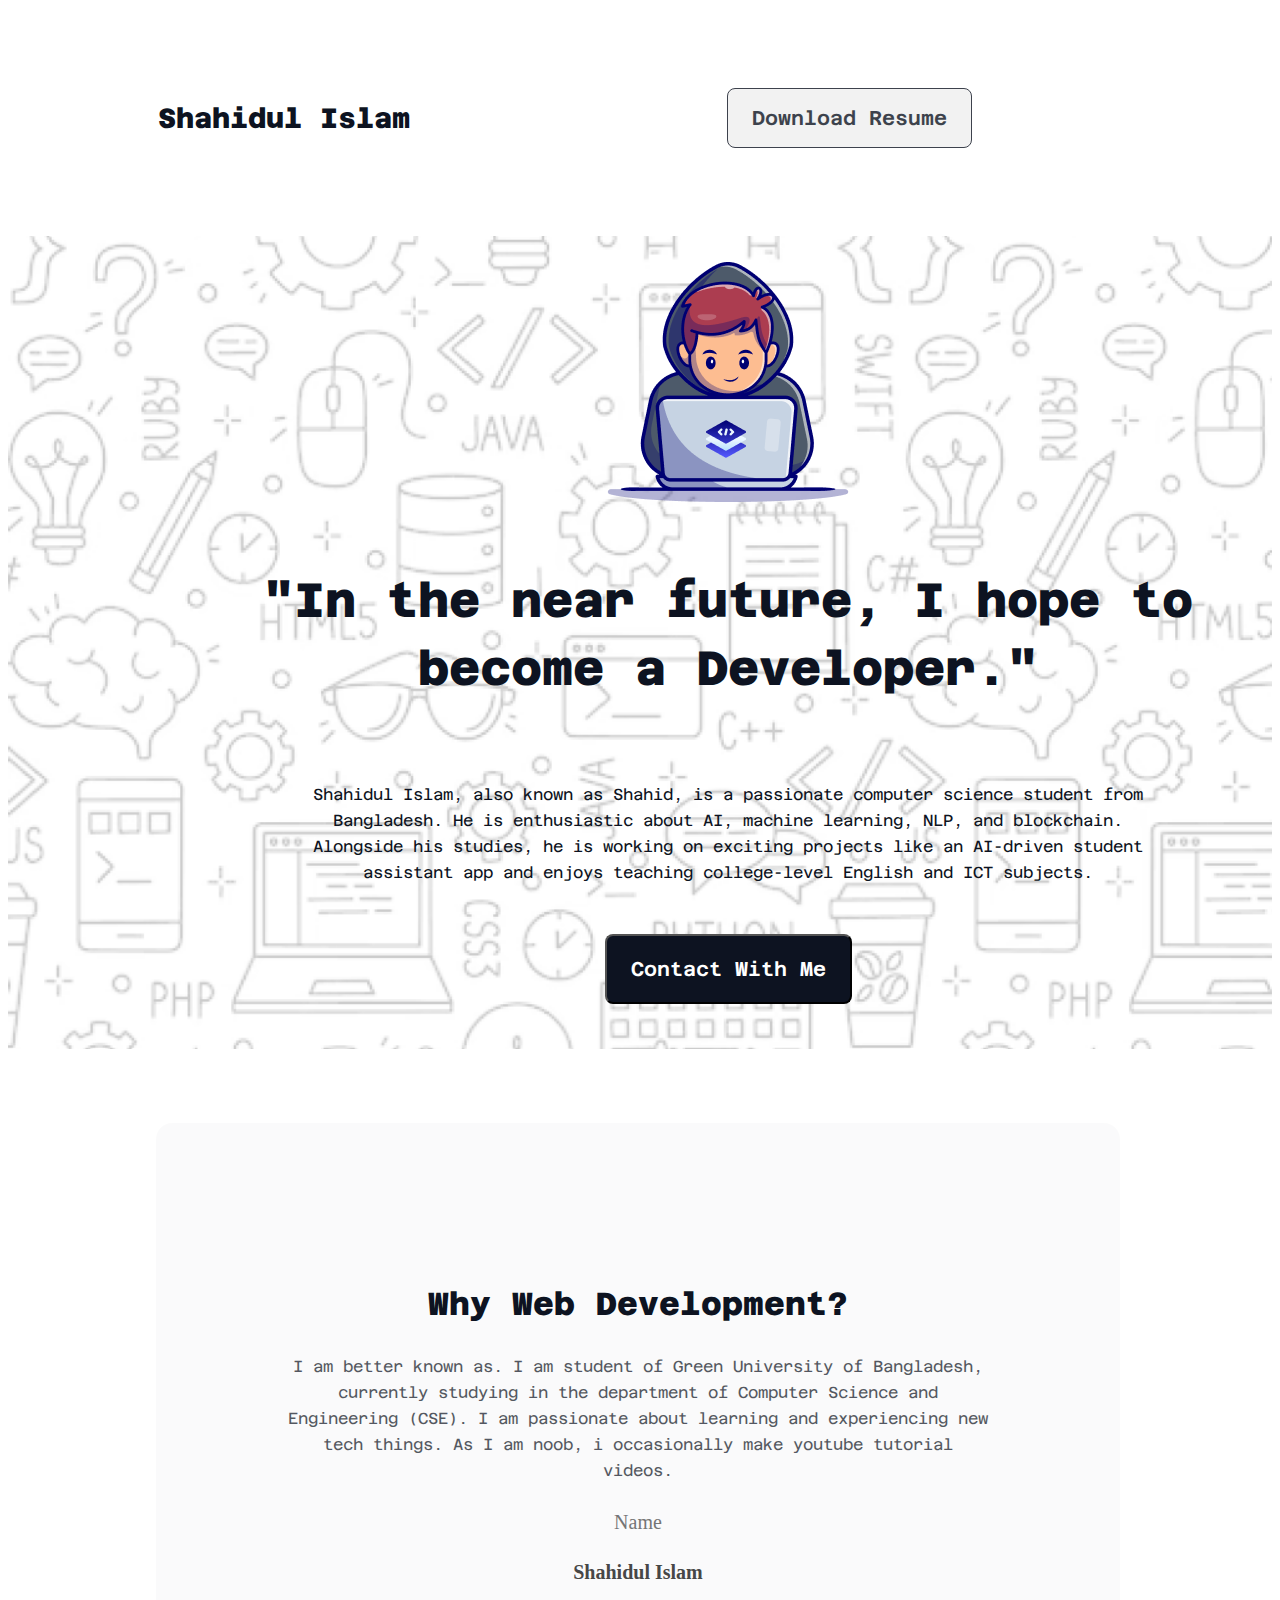
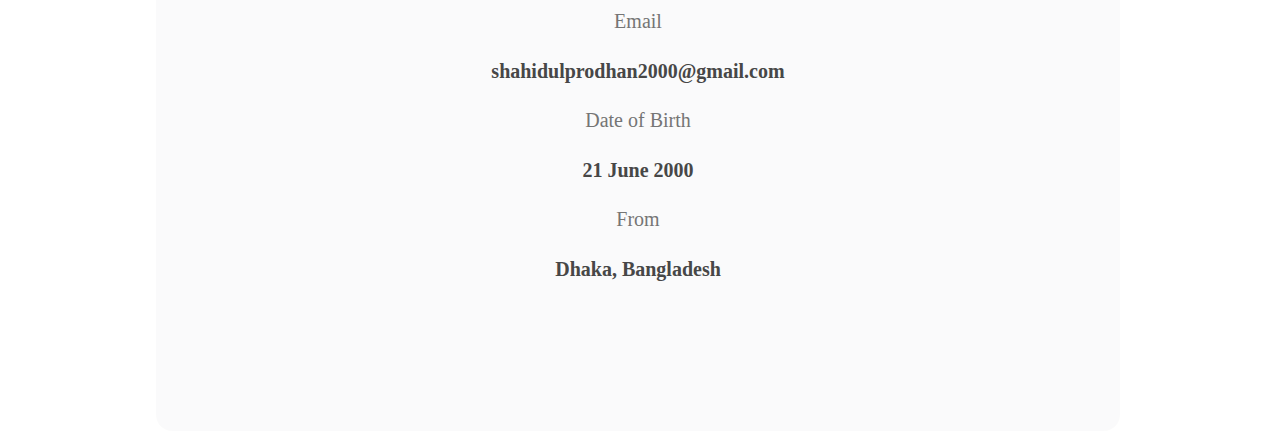
==== index.html @ 4a0ba77c "first commit" ====
<!DOCTYPE html>
<html lang="en">
<head>
    <meta charset="UTF-8">
    <meta name="viewport" content="width=device-width, initial-scale=1.0">
    <title>Assignment-1 by Shahidul</title>
   

    <link rel="preconnect" href="https://fonts.googleapis.com">
<link rel="preconnect" href="https://fonts.gstatic.com" crossorigin>
<link href="https://fonts.googleapis.com/css2?family=Azeret+Mono:ital,wght@0,100..900;1,100..900&display=swap" rel="stylesheet">

<link rel="stylesheet" href="styles.css">

</head>


<body>
    
    <header>
        
        <nav>
            <h3 class="nav-title">Shahidul Islam</h3>
            <button class="nav-button">Download Resume</button>
        </nav>

        <div class="banner">

            <div class="banner-content">
                <img src="assets/Group.png" alt="">
                <h1 class="header-title">"In the near future, I hope to become a Developer."</h1>

                <p class="header-paragraph">Shahidul Islam, also known as Shahid, is a passionate computer science student from Bangladesh. He is enthusiastic about AI, machine learning, NLP, and blockchain. Alongside his studies, he is working on exciting projects like an AI-driven student assistant app and enjoys teaching college-level English and ICT subjects.</p>
                <button class="header-button">Contact With Me</button>

            </div>

        </div>


    </header>




    <main>

        <!-- <section class="section1">
                <div>
                    <h3 class="h3">Why Web Development??</h3>
                    <p class="paragraph">Lorem Ipsum is simply dummy text of the printing and typesetting industry. Lorem Ipsum has been the industry's standard dummy text.</p>
                </div>
        </section> -->


        <section class="about">
            <h3 class="section-title">Why Web Development?</h3>
            <p class="section-description">I am better known as. I am student of Green University of Bangladesh, currently studying in the department of Computer Science and Engineering (CSE). I am passionate about learning and experiencing new tech things. As I am noob, i occasionally make youtube tutorial videos.</p>
            <div class="about-info-container">
                <!--emmet: .about-info*4>h4.info-title+p.info-description -->
                
                <div class="about-info">
                    <h4 class="info-title">Name</h4>
                    <p class="info-description">Shahidul Islam</p>
                </div>
                <div class="about-info">
                    <h4 class="info-title">Email</h4>
                    <p class="info-description">shahidulprodhan2000@gmail.com</p>
                </div>
                <div class="about-info">
                    <h4 class="info-title">Date of Birth</h4>
                    <p class="info-description">21 June 2000</p>
                </div>
                <div class="about-info">
                    <h4 class="info-title">From</h4>
                    <p class="info-description">Dhaka, Bangladesh</p>
                </div>
            </div>
        </section>
        

    </main>






    <footer>

    </footer>

</body>
</html>
---- styles.css ----
/* navigation section */


nav{
    display: flex;
    justify-content: space-between;
    align-items: center;
    margin: 50px 150px;
}

.nav-title {
    color: #0D1321;
    font-family: "Azeret Mono";
    font-size: 28px;
    font-style: normal;
    font-weight: 800;
    line-height: normal;
}

.nav-button {
    display: inline-flex;
    padding: 17px 24px;
    justify-content: center;
    align-items: center;
    gap: 10px;

    margin: 38px 150px;

    border-radius: 8px;
border: 1px solid #0D1321;
opacity: 0.8;

color: #0D1321;
text-align: center;
font-family: "Azeret Mono";
font-size: 20px;
font-style: normal;
font-weight: 600;
line-height: normal;

}

/* banner section */

.banner{
    background-image: url(assets/Hero-bg.png);
    background-repeat: no-repeat;
    height: 100%;
    background-size: cover;
}

.banner-content{
    display: flex;
width: 998px;
flex-direction: column;
align-items: center;
gap: 32px;
padding-left: 221px;
padding-right: 221px;
padding-top: 26px;
padding-bottom: 45px;
}

/* header section */

.header-title{
    width: 998px;
    color: #0D1321;
text-align: center;
font-family: "Azeret Mono";
font-size: 48px;
font-style: normal;
font-weight: 800;
line-height: 68px; /* 141.667% */
}

.header-paragraph{
    width: 852px;
    color: #0D1321;
text-align: center;
font-family: "Azeret Mono";
font-size: 16px;
font-style: normal;
font-weight: 400;
line-height: 26px; /* 162.5% */
}

.header-button{
    display: flex;
padding: 21px 24px;
justify-content: center;
align-items: center;
gap: 10px;

border-radius: 8px;
background: #0D1321;

color: #FFF;
text-align: center;
font-family: "Azeret Mono";
font-size: 20px;
font-style: normal;
font-weight: 600;
line-height: normal;

}






/* about section styles */
.about {
    padding: 130px;
    border-radius: 10px;
    background: #fff8f3;
    margin-top: 74px;
    margin-bottom: ;
    margin-left: 148px;
    margin-right: 152px;
    border: 148px 152px 857px 2995px;

    border-radius: 16px;
background: rgba(13, 19, 33, 0.02);
  }
  .about-info-container {
    border-radius: 16px;
  }
  
  .about-info {
    text-align: center;
  }
  .info-description {
    color: #474747;
    font-size: 20px;
    font-weight: 700;
  }
  .info-title {
    color: #757575;
    font-size: 20px;
    font-weight: 400;
  }

  .section-title{
    align-self: stretch;
    color: #0D1321;
text-align: center;
font-family: "Azeret Mono";
font-size: 32px;
font-style: normal;
font-weight: 800;
line-height: normal;
  }

  .section-description{
    align-self: stretch;
    color: #0D1321;
text-align: center;
font-family: "Azeret Mono";
font-size: 16px;
font-style: normal;
font-weight: 400;
line-height: 26px; /* 162.5% */

opacity: 0.7;
  }
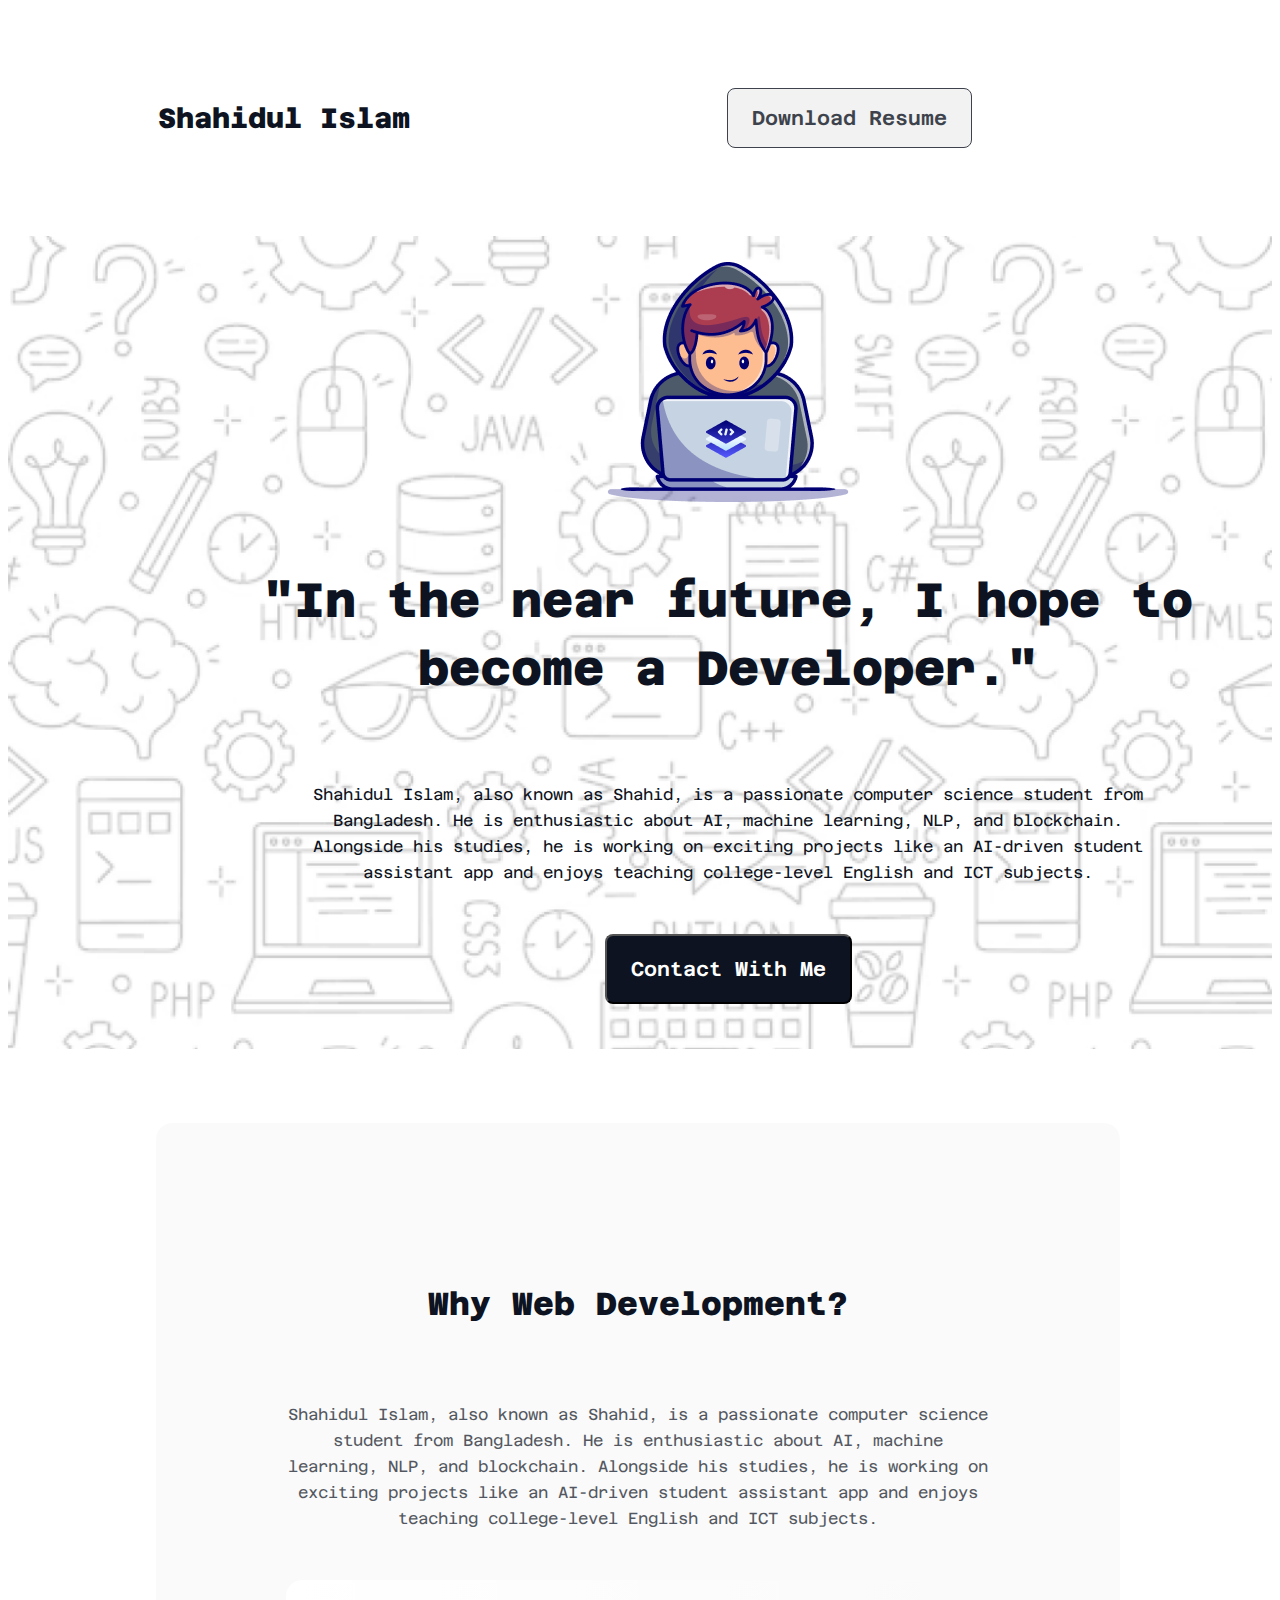
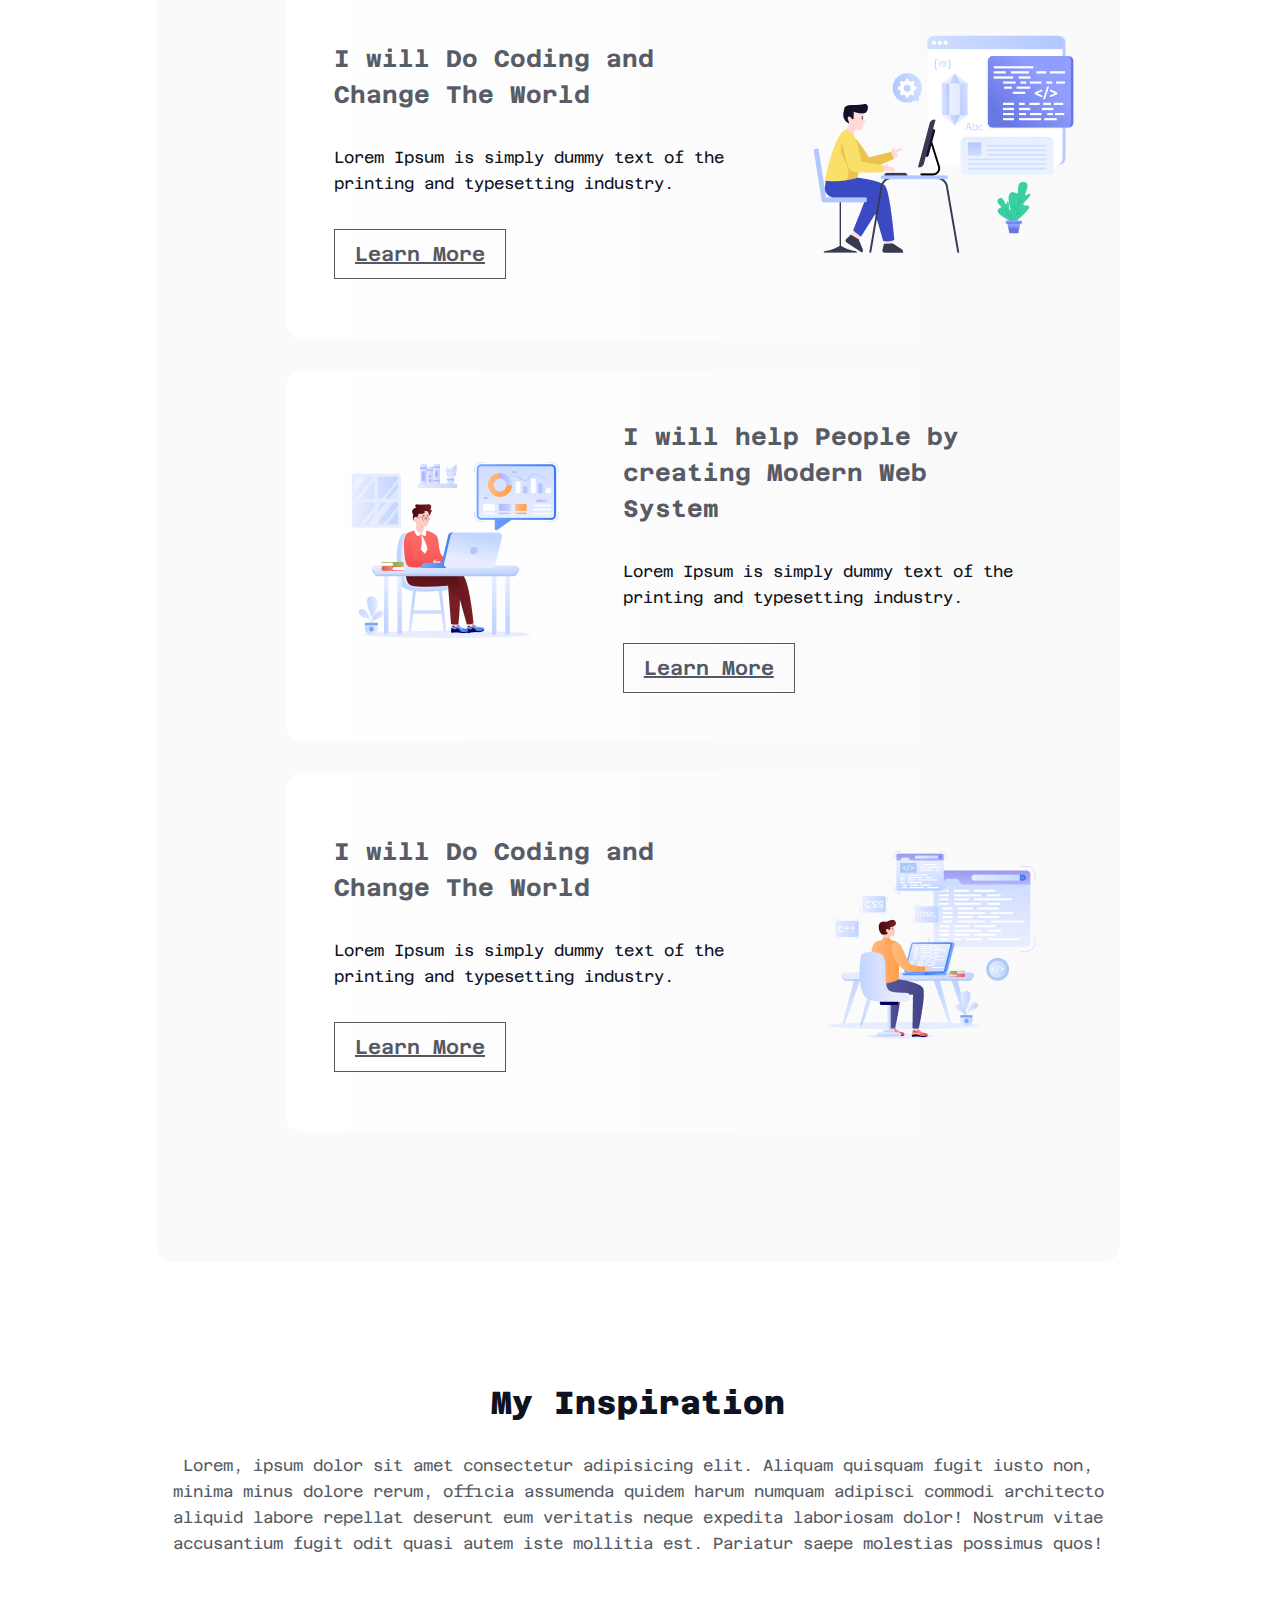
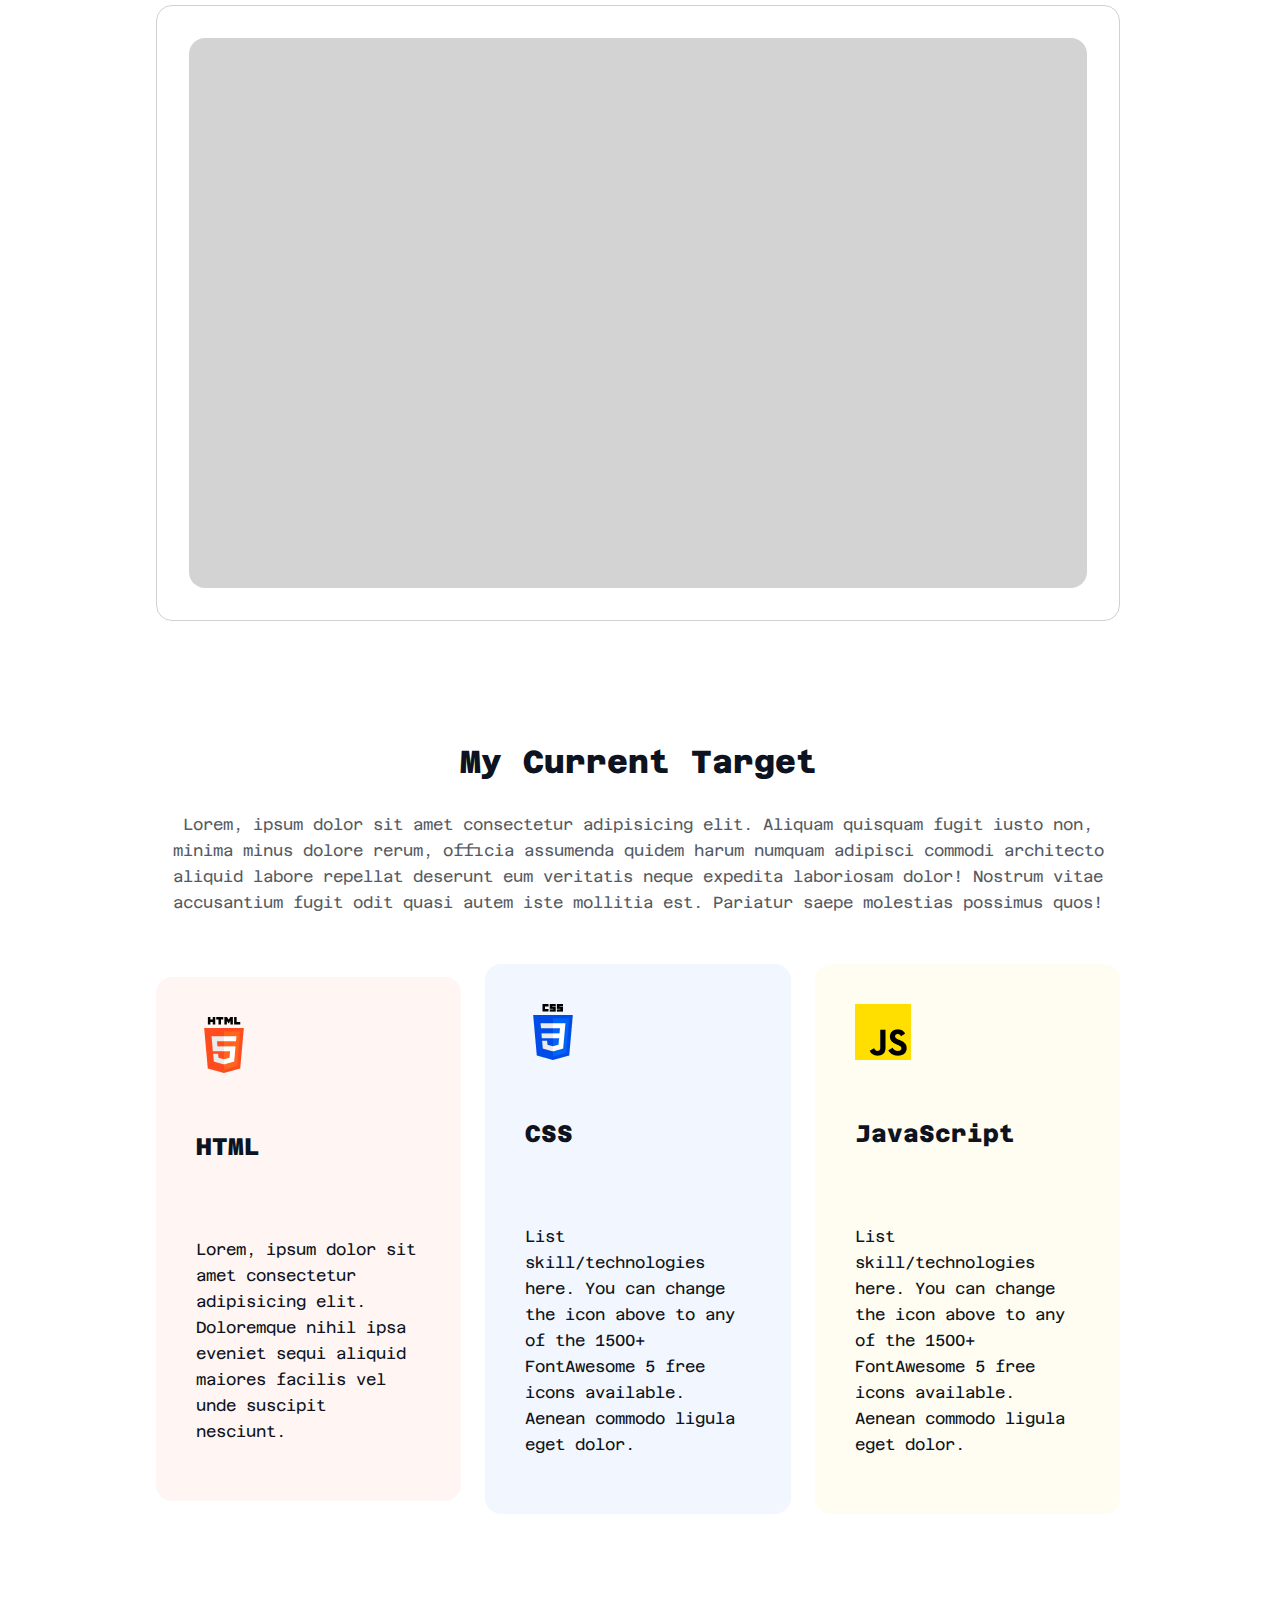
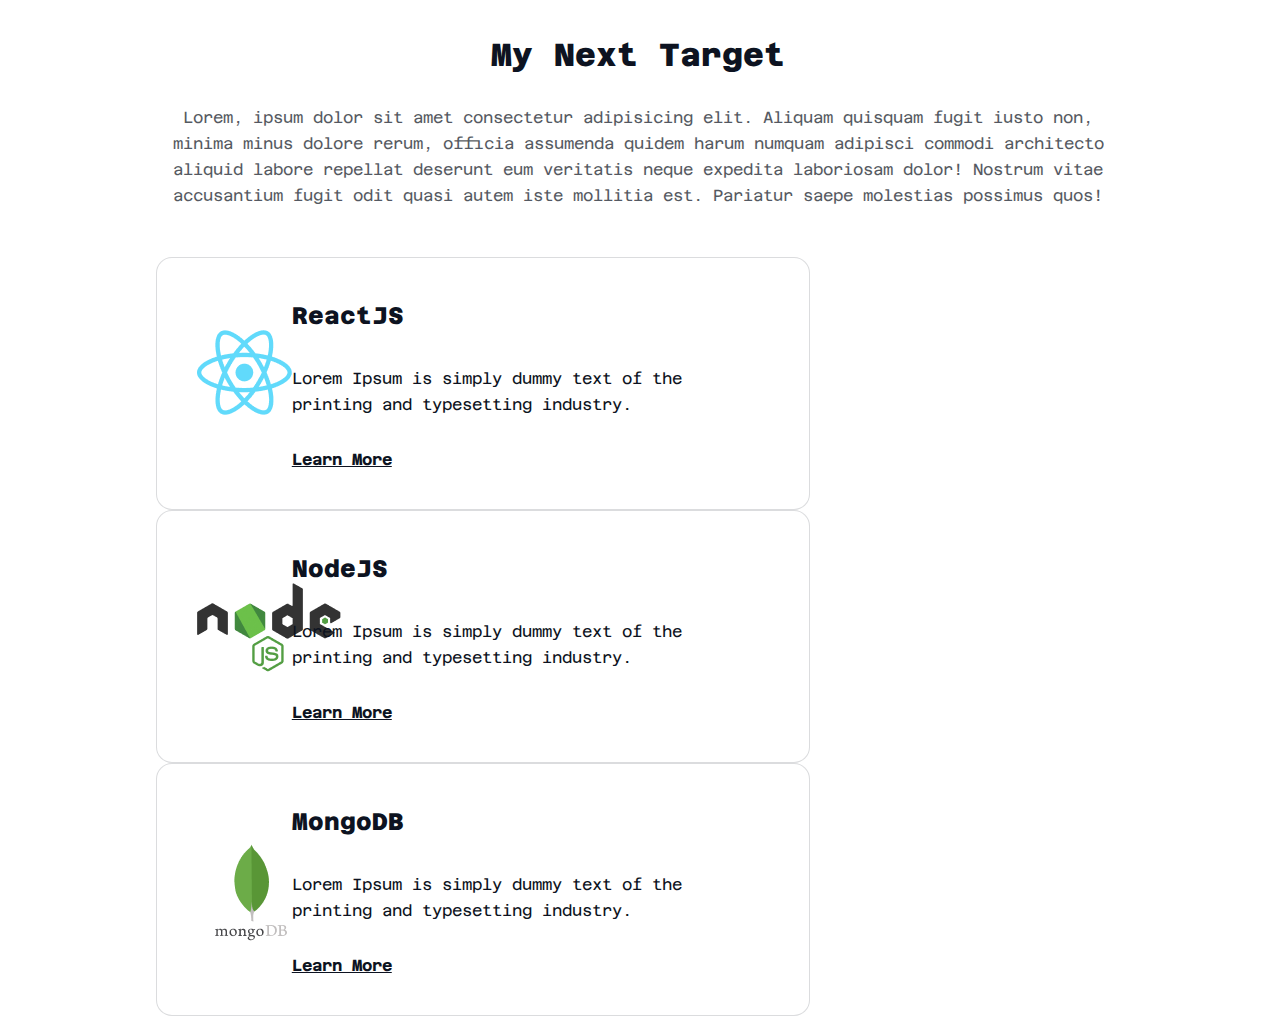
==== commit 641f1c5d: "2nd commit: complete main section" ====
--- a/index.html
+++ b/index.html
@@ -55,28 +55,197 @@
 
         <section class="about">
             <h3 class="section-title">Why Web Development?</h3>
-            <p class="section-description">I am better known as. I am student of Green University of Bangladesh, currently studying in the department of Computer Science and Engineering (CSE). I am passionate about learning and experiencing new tech things. As I am noob, i occasionally make youtube tutorial videos.</p>
-            <div class="about-info-container">
-                <!--emmet: .about-info*4>h4.info-title+p.info-description -->
+            <p class="section-description">Shahidul Islam, also known as Shahid, is a passionate computer science student from Bangladesh. He is enthusiastic about AI, machine learning, NLP, and blockchain. Alongside his studies, he is working on exciting projects like an AI-driven student assistant app and enjoys teaching college-level English and ICT subjects.</p>
+
+            
+
+                <!-- Section 1 -->
+            <div class="section">
+                <div class="flex">
+
+                    <div class="section-content">
+                        <div class="section-content-title">I will Do Coding and Change The World</div>
+                        <div class="section-content-des">Lorem Ipsum is simply dummy text of the printing and typesetting industry.</div>
+
+                        <a href="#" class="section-content-btn">Learn More</a>
+                    </div>
+
+                    <div class="section-img"><img src="assets/Person1.png" alt=""></div>
+                </div>
+            </div>
+
+            <!-- Section 2 -->
+                <div class="section">
+                    <div class="flex">
+                        <div class="section-img"><img src="assets/Person2.png" alt=""></div>
+
+                        <div class="section-content">
+                            <div class="section-content-title">I will help People by creating Modern Web System</div>
+                            <div class="section-content-des">Lorem Ipsum is simply dummy text of the printing and typesetting industry.</div>
+    
+                            <a href="#" class="section-content-btn">Learn More</a>
+                        </div>
+
+                    </div>
+                </div>
+            </div>
+
+
+            <!-- Section 3 -->
+            <div class="section">
+                <div class="flex">
+                    <div class="section-content">
+                        <div class="section-content-title">I will Do Coding and Change The World</div>
+                        <div class="section-content-des">Lorem Ipsum is simply dummy text of the printing and typesetting industry.</div>
+                        <a href="#" class="section-content-btn">Learn More</a>
+                    </div>
+                    <div class="section-img"><img src="assets/Person3.png" alt=""></div>
+                </div>
+            </div>
+
+            
+        </section>
+
+    
+
+        <section class="inspiration">
+
+            <div >
+                <h3 class="section-title">My Inspiration</h3>
+                <p class="section-description">Lorem, ipsum dolor sit amet consectetur adipisicing elit. Aliquam quisquam fugit iusto non, minima minus dolore rerum, officia assumenda quidem harum numquam adipisci commodi architecto aliquid labore repellat deserunt eum veritatis neque expedita laboriosam dolor! Nostrum vitae accusantium fugit odit quasi autem iste mollitia est. Pariatur saepe molestias possimus quos!</p>
+
+            </div>
+
+            <div class="border-design">
+
+                <div class="youtube-video">
+                    <iframe width="100%" height="550px" src="https://www.youtube.com/embed/DGHn2uOAVCE?si=pQF1K3paFpwoxgvy" title="YouTube video player" frameborder="0" allow="accelerometer; autoplay; clipboard-write; encrypted-media; gyroscope; picture-in-picture; web-share" referrerpolicy="strict-origin-when-cross-origin" allowfullscreen></iframe>
+
+                </div>
+            </div>
+
+        </section>
+
+
+        <section class="inspiration">
+
+            <div >
+                <h3 class="section-title">My Current Target</h3>
+                <p class="section-description">Lorem, ipsum dolor sit amet consectetur adipisicing elit. Aliquam quisquam fugit iusto non, minima minus dolore rerum, officia assumenda quidem harum numquam adipisci commodi architecto aliquid labore repellat deserunt eum veritatis neque expedita laboriosam dolor! Nostrum vitae accusantium fugit odit quasi autem iste mollitia est. Pariatur saepe molestias possimus quos!</p>
+
+            </div>
+
+            <div class="skills-container">
                 
-                <div class="about-info">
-                    <h4 class="info-title">Name</h4>
-                    <p class="info-description">Shahidul Islam</p>
-                </div>
-                <div class="about-info">
-                    <h4 class="info-title">Email</h4>
-                    <p class="info-description">shahidulprodhan2000@gmail.com</p>
-                </div>
-                <div class="about-info">
-                    <h4 class="info-title">Date of Birth</h4>
-                    <p class="info-description">21 June 2000</p>
-                </div>
-                <div class="about-info">
-                    <h4 class="info-title">From</h4>
-                    <p class="info-description">Dhaka, Bangladesh</p>
-                </div>
-            </div>
-        </section>
+                <!-- emmet: .skill*4>img+h3.skill-title+p.skill-description -->
+                
+                <div class="html">
+                    <img src="assets/html.png" alt="">
+                    <h3 class="skill-title">HTML</h3>
+                    <p class="skill-description">Lorem, ipsum dolor sit amet consectetur adipisicing elit. Doloremque nihil ipsa eveniet sequi aliquid maiores facilis vel unde suscipit nesciunt.</p>
+            
+                </div>
+            
+            
+            
+                <div class="css">
+                    <img src="assets/css.png" alt="">
+                    <h3 class="skill-title">CSS</h3>
+                    <p class="skill-description">List skill/technologies here. You can change the icon above to any of the 1500+ FontAwesome 5 free icons available. Aenean commodo ligula eget dolor.</p>
+                </div>
+            
+            
+            
+            
+                <div class="js">
+                    <img src="assets/js.png" alt="">
+                    <h3 class="skill-title">JavaScript</h3>
+                    <p class="skill-description">List skill/technologies here. You can change the icon above to any of the 1500+ FontAwesome 5 free icons available. Aenean commodo ligula eget dolor.</p>
+                </div>
+                
+            </div>
+
+
+        </section>
+
+        <section class="inspiration">
+
+            <div >
+                <h3 class="section-title">My Next Target</h3>
+                <p class="section-description">Lorem, ipsum dolor sit amet consectetur adipisicing elit. Aliquam quisquam fugit iusto non, minima minus dolore rerum, officia assumenda quidem harum numquam adipisci commodi architecto aliquid labore repellat deserunt eum veritatis neque expedita laboriosam dolor! Nostrum vitae accusantium fugit odit quasi autem iste mollitia est. Pariatur saepe molestias possimus quos!</p>
+
+
+
+            </div>
+
+            <div>
+
+                <div>
+                <div class="next-skill-container">
+                    <div class="flex">
+                        <div class="next-skill-img"><img src="assets/react.png" alt=""></div>
+
+                        <div class="section-content">
+                            <div class="skill-title">ReactJS</div>
+                            <div class="skill-description">Lorem Ipsum is simply dummy text of the printing and typesetting industry.</div>
+                            <a class="next-skill-link" href="https://react.dev/">Learn More</a>
+
+                        </div>
+
+                    </div>
+                </div>
+            </div>
+
+
+
+            <div>
+
+                <div>
+                <div class="next-skill-container">
+                    <div class="flex">
+                        <div class="next-skill-img"><img src="assets/nodejs.png" alt=""></div>
+
+                        <div class="section-content">
+                            <div class="skill-title">NodeJS</div>
+                            <div class="skill-description">Lorem Ipsum is simply dummy text of the printing and typesetting industry.</div>
+                            <a class="next-skill-link" href="https://react.dev/">Learn More</a>
+
+                        </div>
+
+                    </div>
+                </div>
+            </div>
+
+
+
+            <div>
+
+                <div>
+                <div class="next-skill-container">
+                    <div class="flex">
+                        <div class="next-skill-img"><img src="assets/mongodb.png" alt=""></div>
+
+                        <div class="section-content">
+                            <div class="skill-title">MongoDB</div>
+                            <div class="skill-description">Lorem Ipsum is simply dummy text of the printing and typesetting industry.</div>
+                            <a class="next-skill-link" href="https://react.dev/">Learn More</a>
+
+                        </div>
+
+                    </div>
+                </div>
+            </div>
+
+
+
+            </div>
+
+            
+
+
+        </section>
+
+
         
 
     </main>
--- a/styles.css
+++ b/styles.css
@@ -123,34 +123,64 @@
 
     border-radius: 16px;
 background: rgba(13, 19, 33, 0.02);
+
+display: flex;
+flex-direction: column;
+align-items: flex-start;
+gap: 32px;
+align-self: stretch;
   }
   .about-info-container {
     border-radius: 16px;
   }
   
-  .about-info {
-    text-align: center;
-  }
+
+
   .info-description {
-    color: #474747;
-    font-size: 20px;
-    font-weight: 700;
-  }
+    width: 468px;
+    color: #0D1321;
+font-family: "Azeret Mono";
+font-size: 16px;
+font-style: normal;
+font-weight: 400;
+line-height: 26px; /* 162.5% */
+  }
+
+
   .info-title {
-    color: #757575;
-    font-size: 20px;
-    font-weight: 400;
-  }
+    width: 390px;
+    color: rgba(13, 19, 33, 0.70);
+font-family: "Azeret Mono";
+font-size: 24px;
+font-style: normal;
+font-weight: 700;
+line-height: 36px; /* 150% */
+  }
+
+
+
+.section{
+  display: flex;
+padding: 48px;
+flex-direction: column;
+align-items: flex-start;
+gap: 32px;
+align-self: stretch;
+border-radius: 16px;
+background: linear-gradient(90deg, #FFF 0%, rgba(255, 255, 255, 0.00) 100%);
+
+}
 
   .section-title{
     align-self: stretch;
     color: #0D1321;
-text-align: center;
-font-family: "Azeret Mono";
-font-size: 32px;
-font-style: normal;
-font-weight: 800;
-line-height: normal;
+    text-align: center;
+    font-family: "Azeret Mono";
+    font-size: 32px;
+    font-style: normal;
+    font-weight: 800;
+    line-height: normal;
+
   }
 
   .section-description{
@@ -164,4 +194,235 @@
 line-height: 26px; /* 162.5% */
 
 opacity: 0.7;
-  }+  }
+
+.section-content{
+  display: flex;
+width: 477px;
+flex-direction: column;
+align-items: flex-start;
+gap: 32px;
+}
+
+
+.section-content-title{
+  width: 390px;
+  color: rgba(13, 19, 33, 0.70);
+  font-family: "Azeret Mono";
+  font-size: 24px;
+  font-style: normal;
+  font-weight: 700;
+  line-height: 36px; /* 150% */
+
+}
+
+.section-content-des{
+  width: 468px;
+  color: #0D1321;
+font-family: "Azeret Mono";
+font-size: 16px;
+font-style: normal;
+font-weight: 400;
+line-height: 26px; /* 162.5% */
+}
+
+.section-content-btn{
+  display: flex;
+padding: 12px 20px;
+justify-content: center;
+align-items: center;
+gap: 10px;
+border: 1px solid #0D1321;
+opacity: 0.7;
+
+color: #0D1321;
+text-align: center;
+font-family: "Azeret Mono";
+font-size: 20px;
+font-style: normal;
+font-weight: 600;
+line-height: normal;
+}
+
+
+.section-img{
+  display: flex;
+width: 274.169px;
+height: 240px;
+padding: 3.767px 13.664px 19.221px 0.941px;
+align-items: center;
+flex-shrink: 0;
+}
+
+
+  .flex {
+    display: flex;
+    justify-content: space-between;
+    align-items: center;
+}
+
+.flex-column {
+    flex-direction: column;
+}
+
+.flex .content {
+    width: 60%;
+}
+
+.flex .image {
+    width: 35%;
+    height: 100px;
+}
+
+
+.inspiration{
+  margin-top: 90px;
+  margin-bottom: ;
+  margin-left: 148px;
+  margin-right: 152px;
+  border: 148px 152px 857px 2995px;
+
+  border-radius: 16px;
+
+display: flex;
+flex-direction: column;
+align-items: flex-start;
+gap: 32px;
+align-self: stretch;
+
+}
+  
+.border-design{
+  display: flex;
+padding: 32px;
+flex-direction: column;
+align-items: flex-start;
+gap: 10px;
+align-self: stretch;
+border-radius: 16px;
+border: 1px solid rgba(13, 19, 33, 0.20);
+
+}
+
+.youtube-video{
+  height: 550px;
+align-self: stretch;
+
+border-radius: 16px;
+background: url(<path-to-image>) lightgray 0px -5.621px / 100% 110.681% no-repeat;
+}
+
+
+
+.current-target{
+  display: flex;
+width: 1140px;
+flex-direction: column;
+align-items: center;
+gap: 111px;
+margin-top: 151px;
+
+}
+
+
+.skills-container {
+  display: flex;
+  align-items: center;
+  gap: 24px;
+  align-self: stretch;
+  align-items: center;
+  }
+
+
+.html {
+  display: flex;
+  width: 364px;
+  padding: 40px;
+  flex-direction: column;
+  align-items: flex-start;
+  gap: 32px;
+
+  border-radius: 16px;
+background: rgba(255, 76, 30, 0.05);
+
+}
+
+
+.css {
+  display: flex;
+  width: 364px;
+  padding: 40px;
+  flex-direction: column;
+  align-items: flex-start;
+  gap: 32px;
+  border-radius: 16px;
+background: rgba(0, 76, 232, 0.05);
+
+}
+
+.js {
+  display: flex;
+  width: 364px;
+  padding: 40px;
+  flex-direction: column;
+  align-items: flex-start;
+  gap: 32px;
+  border-radius: 16px;
+background: rgba(255, 223, 0, 0.05);
+
+}
+
+.skill-title{
+  align-self: stretch;
+  color: #0D1321;
+font-family: "Azeret Mono";
+font-size: 24px;
+font-style: normal;
+font-weight: 800;
+line-height: 36px; /* 150% */
+}
+
+
+
+.skill-description {
+  color: #0D1321;
+  font-family: "Azeret Mono";
+  font-size: 16px;
+  font-style: normal;
+  font-weight: 400;
+  line-height: 26px; /* 162.5% */
+}
+
+
+.next-skill-container{
+  display: flex;
+  padding: 40px;
+  flex-direction: column;
+  align-items: flex-start;
+  gap: 32px;
+  flex: 1 0 0;
+
+  border-radius: 16px;
+border: 1px solid rgba(13, 19, 33, 0.15);
+background: #FFF;
+}
+
+.next-skill-img{
+  width: 94.781px;
+height: 108px;
+flex-shrink: 0;
+}
+
+
+.next-skill-link{
+  align-self: stretch;
+  color: #0D1321;
+font-family: "Azeret Mono";
+font-size: 16px;
+font-style: normal;
+font-weight: 700;
+line-height: normal;
+text-decoration-line: underline;
+}
+
+
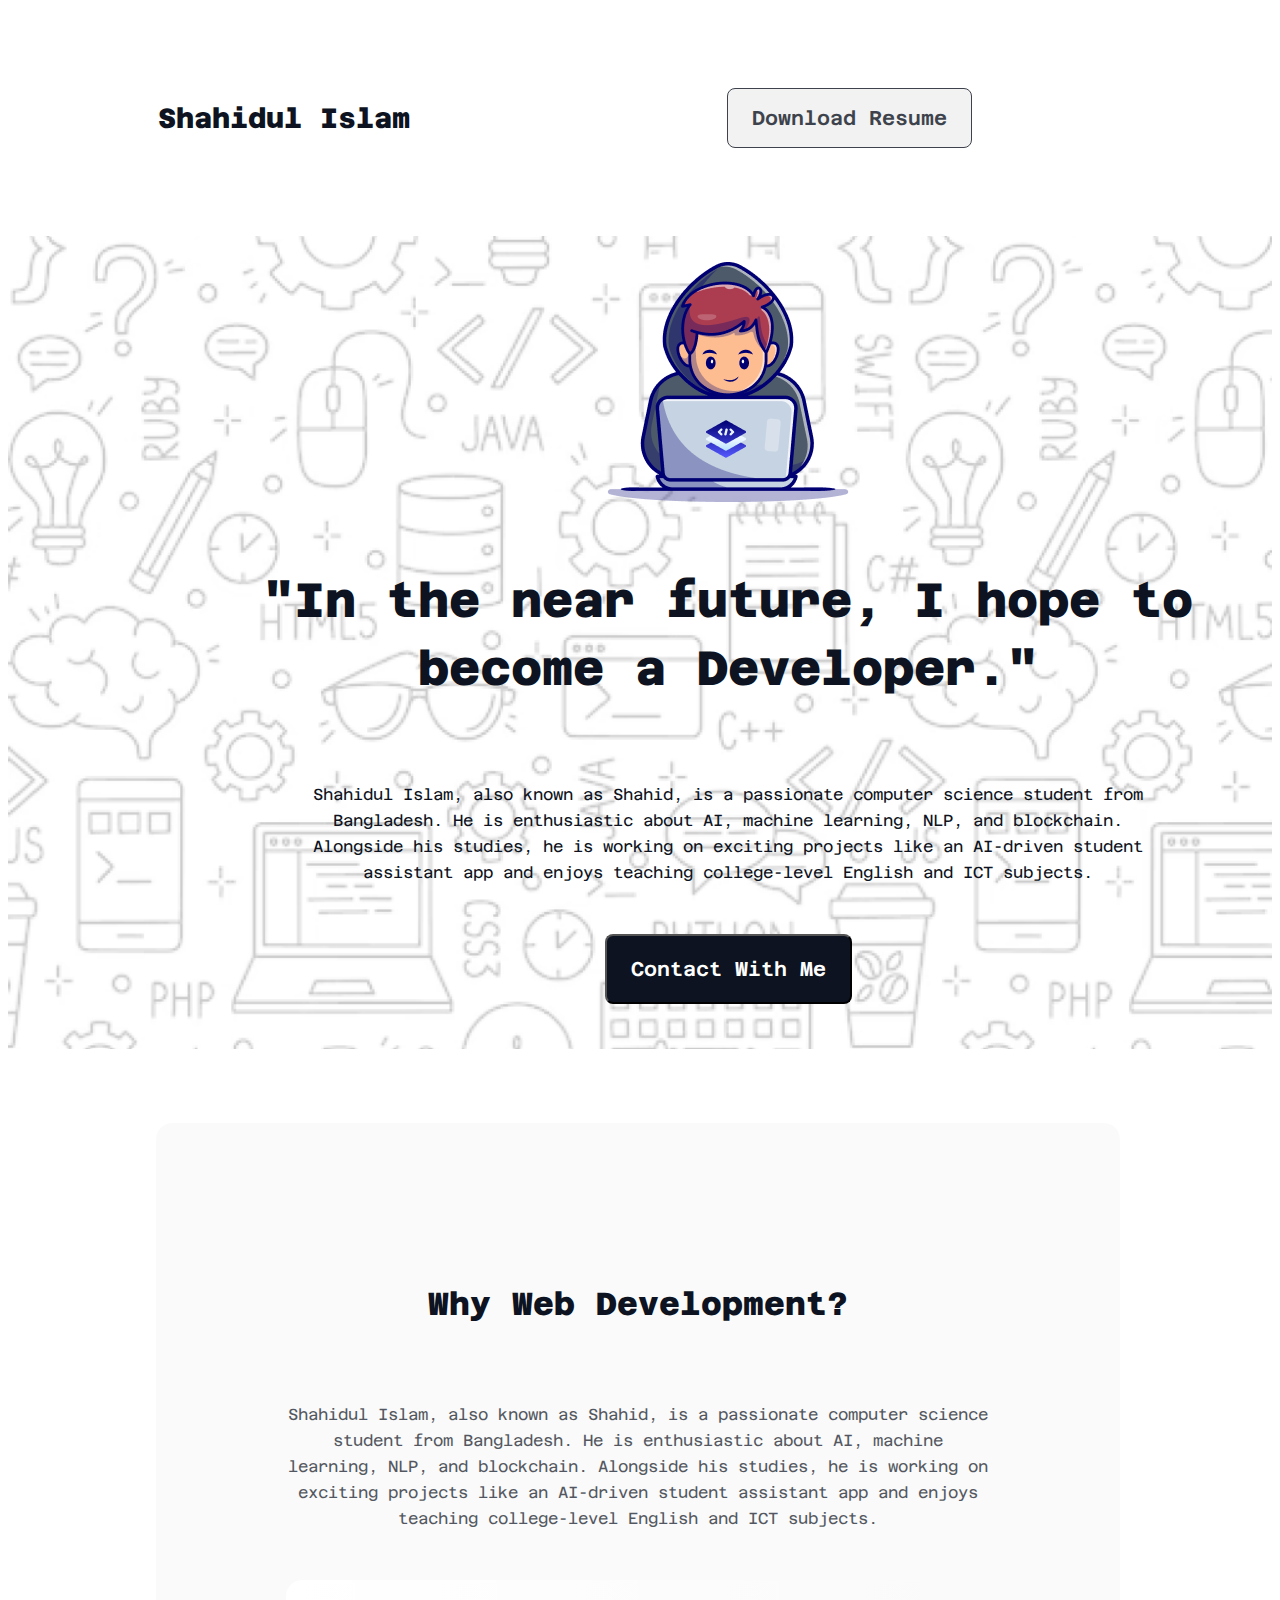
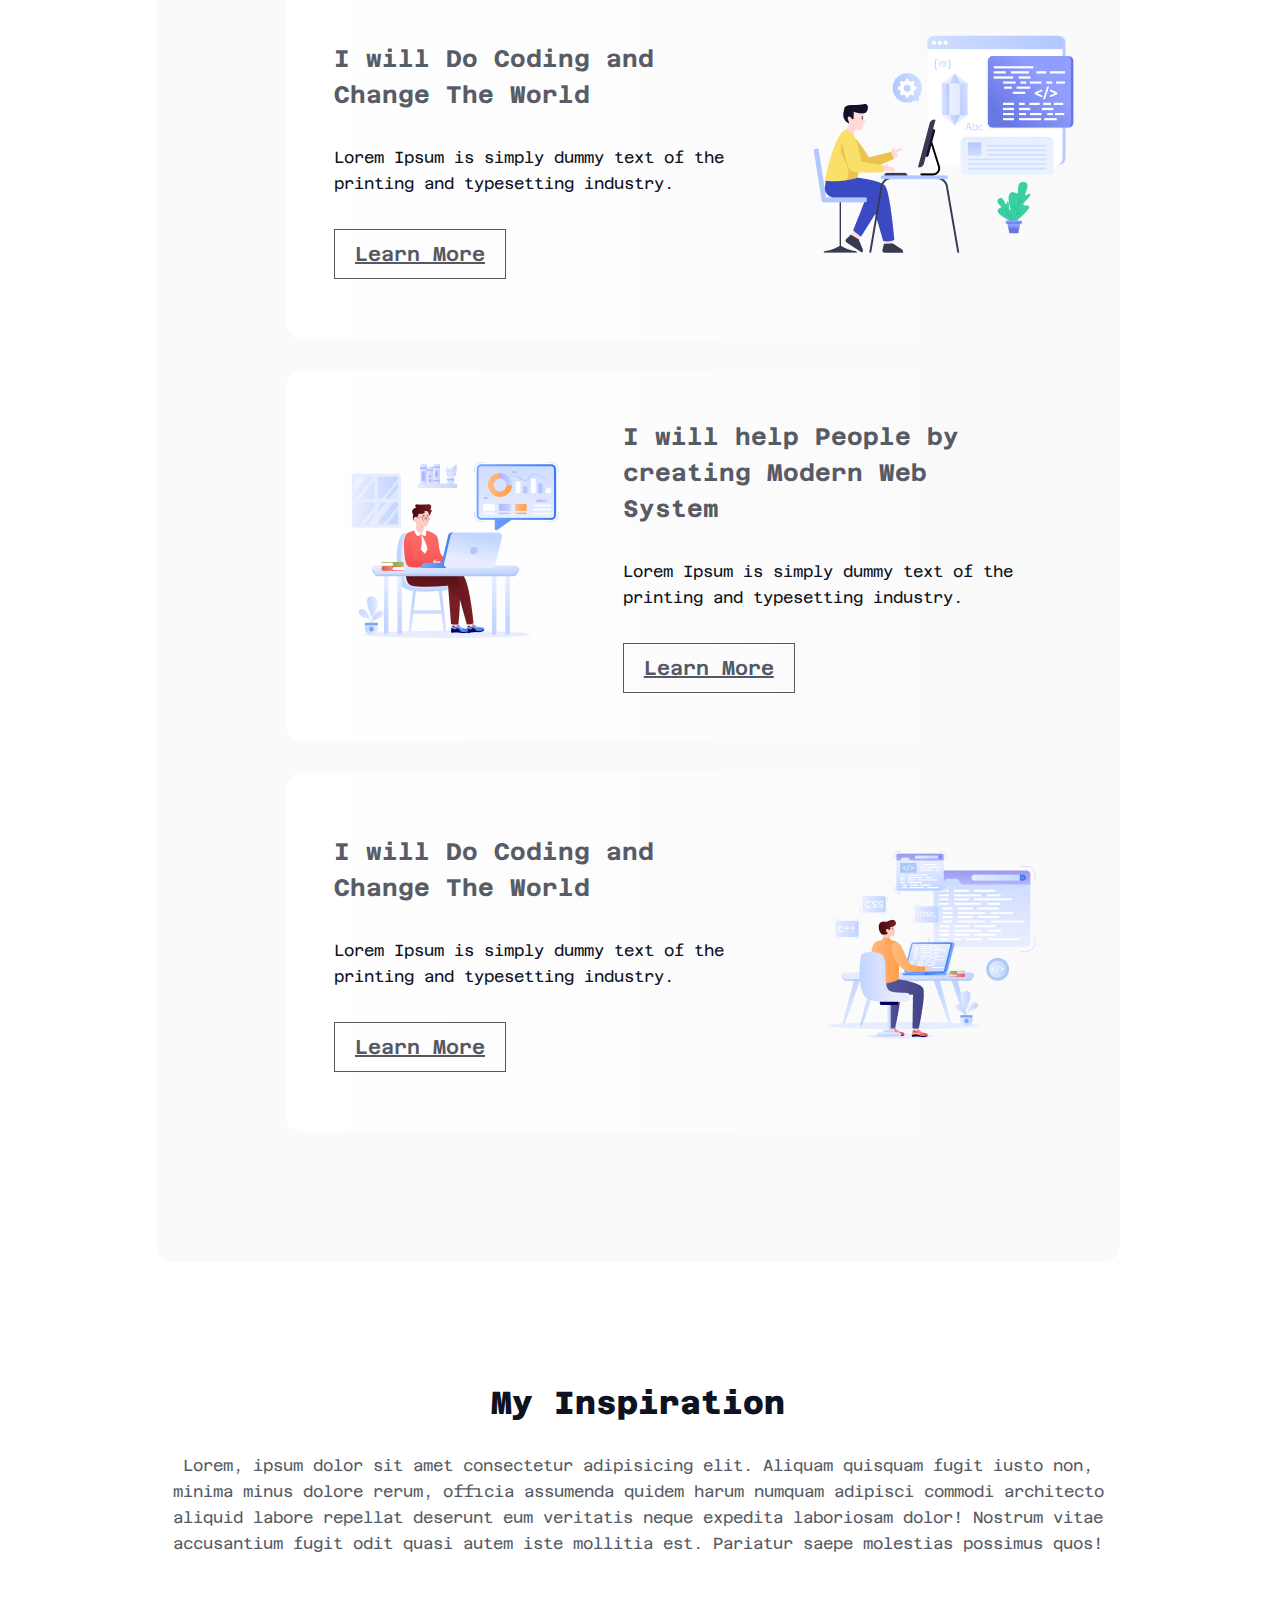
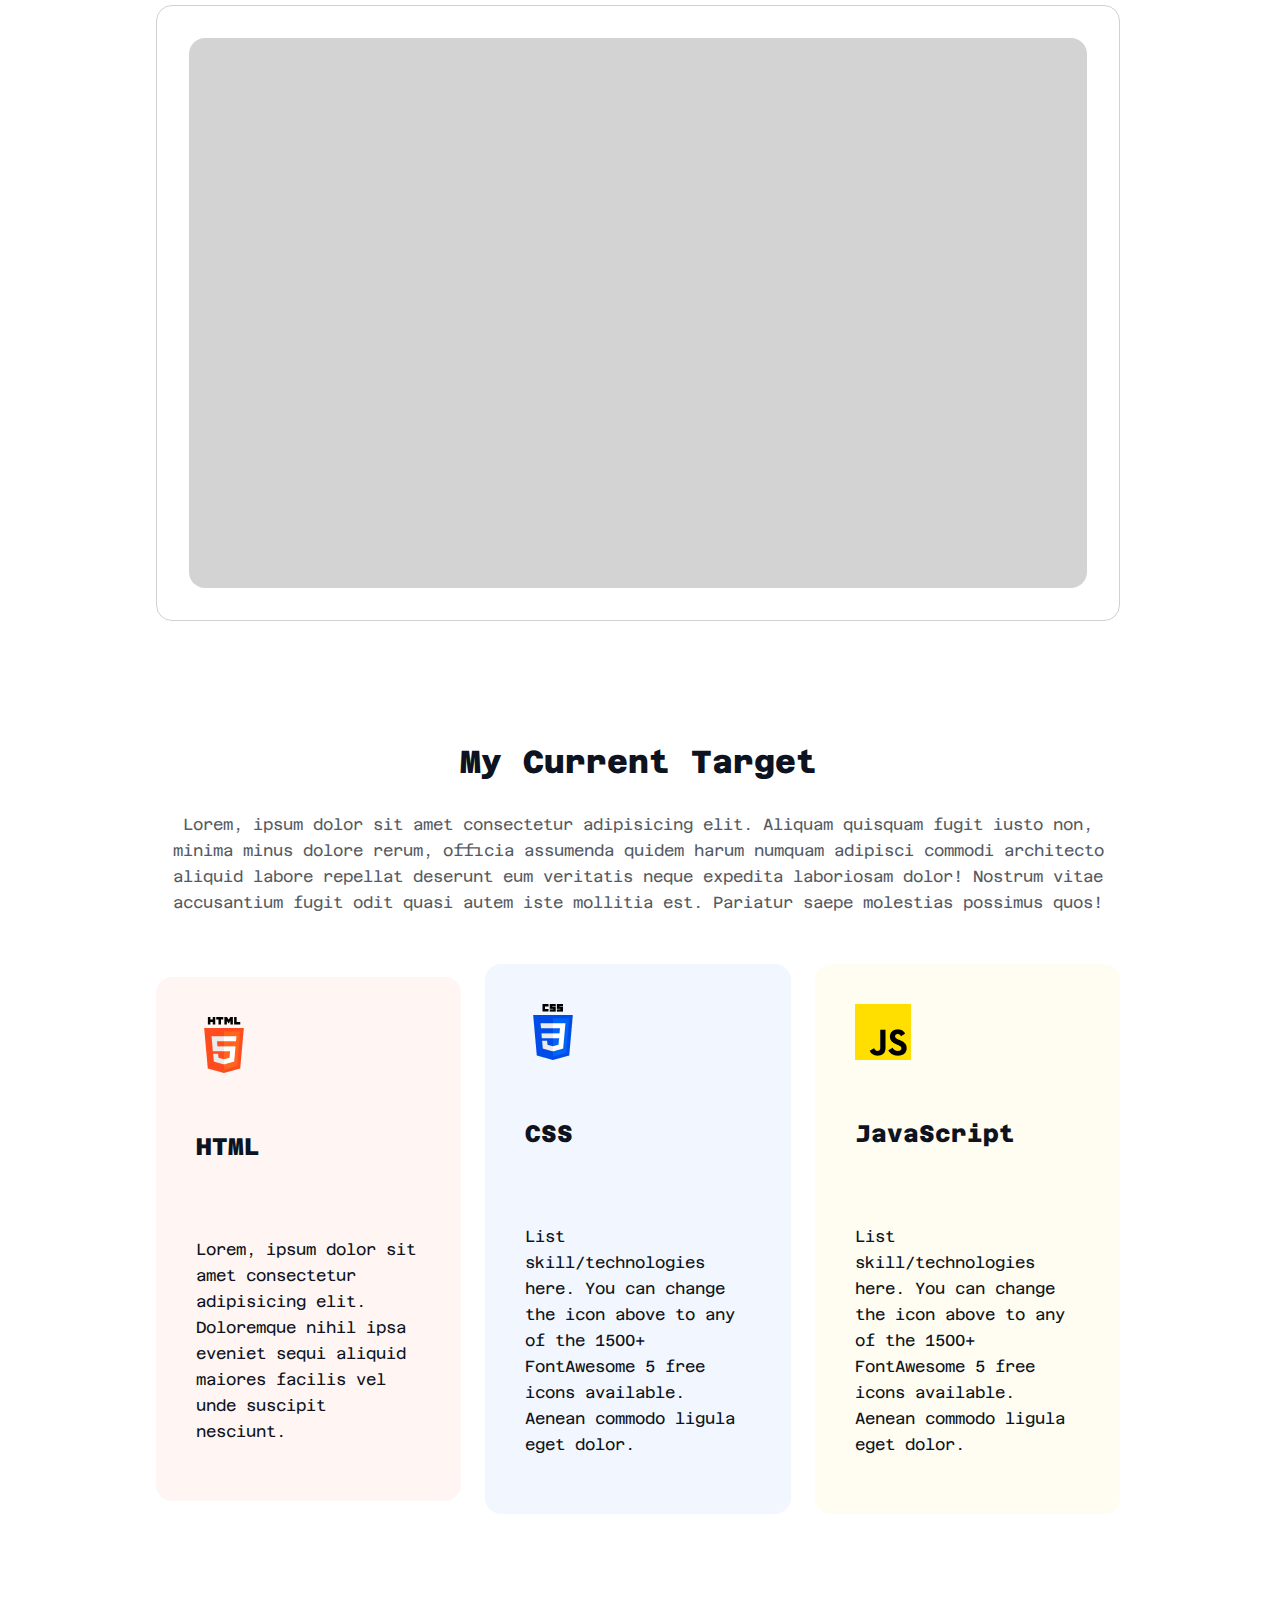
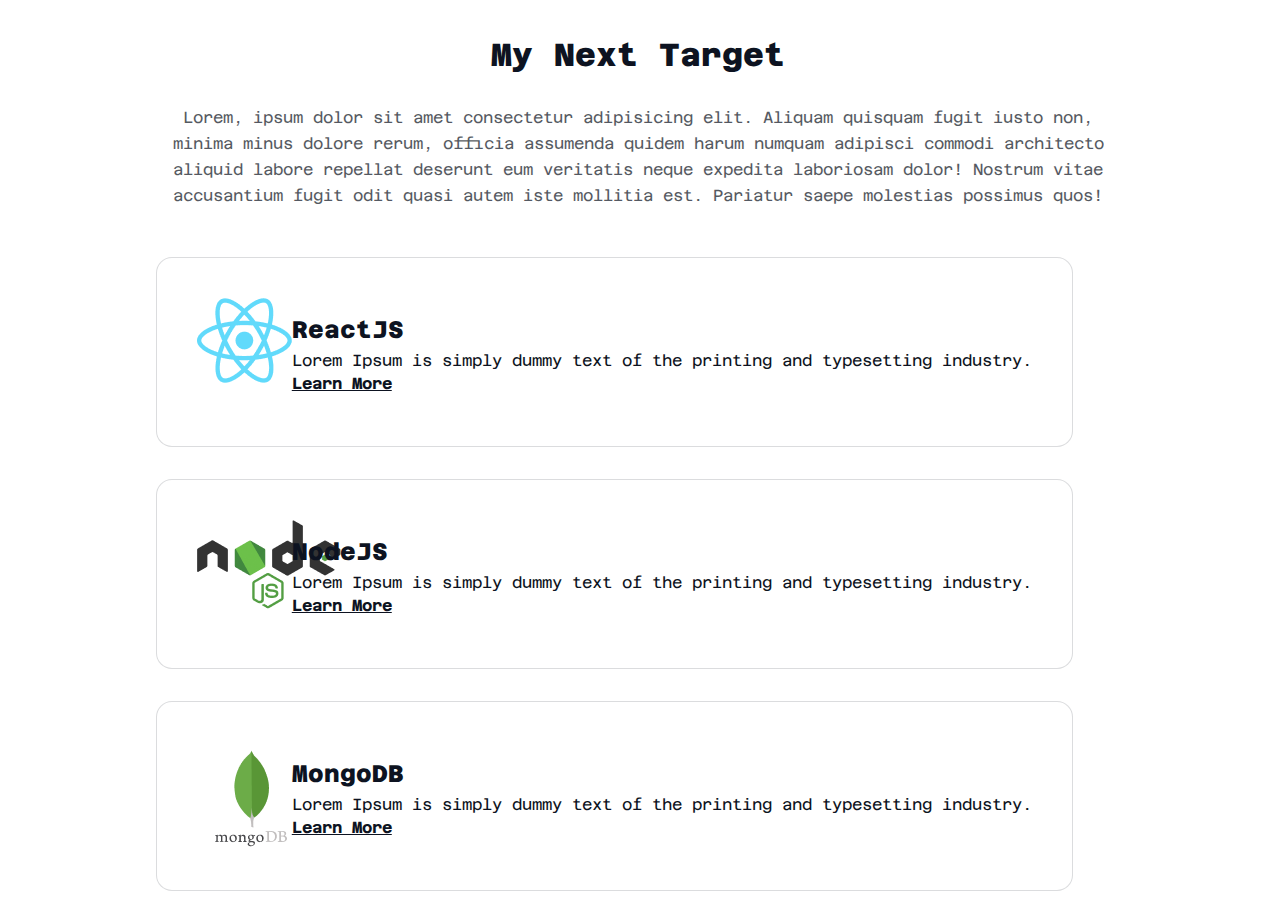
==== commit 34a3e211: "3rd commit" ====
--- a/index.html
+++ b/index.html
@@ -178,75 +178,58 @@
 
             </div>
 
-            <div>
-
-                <div>
-                <div class="next-skill-container">
-                    <div class="flex">
-                        <div class="next-skill-img"><img src="assets/react.png" alt=""></div>
-
-                        <div class="section-content">
-                            <div class="skill-title">ReactJS</div>
-                            <div class="skill-description">Lorem Ipsum is simply dummy text of the printing and typesetting industry.</div>
-                            <a class="next-skill-link" href="https://react.dev/">Learn More</a>
-
-                        </div>
-
-                    </div>
-                </div>
-            </div>
-
-
-
-            <div>
-
-                <div>
-                <div class="next-skill-container">
-                    <div class="flex">
-                        <div class="next-skill-img"><img src="assets/nodejs.png" alt=""></div>
-
-                        <div class="section-content">
-                            <div class="skill-title">NodeJS</div>
-                            <div class="skill-description">Lorem Ipsum is simply dummy text of the printing and typesetting industry.</div>
-                            <a class="next-skill-link" href="https://react.dev/">Learn More</a>
-
-                        </div>
-
-                    </div>
-                </div>
-            </div>
-
-
-
-            <div>
-
-                <div>
-                <div class="next-skill-container">
-                    <div class="flex">
-                        <div class="next-skill-img"><img src="assets/mongodb.png" alt=""></div>
-
-                        <div class="section-content">
-                            <div class="skill-title">MongoDB</div>
-                            <div class="skill-description">Lorem Ipsum is simply dummy text of the printing and typesetting industry.</div>
-                            <a class="next-skill-link" href="https://react.dev/">Learn More</a>
-
-                        </div>
-
-                    </div>
-                </div>
-            </div>
-
-
-
-            </div>
-
-            
-
-
-        </section>
-
-
-        
+            <div class="card">
+                <div class="flex">
+                    <div class="card-img"><img src="assets/react.png" alt=""></div>
+
+                    <div class="content">
+                        <div class="content-h2">ReactJS</div>
+                        <div class="content-p">Lorem Ipsum is simply dummy text of the printing and typesetting industry.</div>
+
+                        <a href="https://react.dev/" class="content-a">Learn More</a>
+                    </div>
+
+                </div>
+            </div>
+
+            <div class="card">
+                <div class="flex">
+                    <div class="card-img"><img src="assets/nodejs.png" alt=""></div>
+
+                    <div class="content">
+                        <div class="content-h2">NodeJS</div>
+                        <div class="content-p">Lorem Ipsum is simply dummy text of the printing and typesetting industry.</div>
+
+                        <a href="https://nodejs.org/en" class="content-a">Learn More</a>
+                    </div>
+
+                </div>
+            </div>
+
+            <div class="card">
+                <div class="flex">
+                    <div class="card-img"><img src="assets/mongodb.png" alt=""></div>
+
+                    <div class="content">
+                        <div class="content-h2">MongoDB</div>
+                        <div class="content-p">Lorem Ipsum is simply dummy text of the printing and typesetting industry.</div>
+
+                        <a href="https://www.mongodb.com/" class="content-a">Learn More</a>
+                    </div>
+
+                </div>
+            </div>
+
+
+        </div>
+            
+
+
+        </section>
+
+
+
+
 
     </main>
 
--- a/styles.css
+++ b/styles.css
@@ -394,27 +394,52 @@
 }
 
 
-.next-skill-container{
+/* card */
+
+.card {
   display: flex;
   padding: 40px;
   flex-direction: column;
   align-items: flex-start;
   gap: 32px;
   flex: 1 0 0;
-
   border-radius: 16px;
 border: 1px solid rgba(13, 19, 33, 0.15);
 background: #FFF;
-}
-
-.next-skill-img{
+
+}
+
+.card-img {
   width: 94.781px;
-height: 108px;
-flex-shrink: 0;
-}
-
-
-.next-skill-link{
+  height: 108px;
+  flex-shrink: 0;
+}
+
+.content {
+  flex: 1;
+
+}
+
+.content-h2 {
+  color: #0D1321;
+  font-family: "Azeret Mono";
+  font-size: 24px;
+  font-style: normal;
+  font-weight: 800;
+  line-height: 36px; /* 150% */
+}
+
+.content-p {
+  align-self: stretch;
+  color: #0D1321;
+font-family: "Azeret Mono";
+font-size: 16px;
+font-style: normal;
+font-weight: 400;
+line-height: 26px; /* 162.5% */
+}
+
+.content-a {
   align-self: stretch;
   color: #0D1321;
 font-family: "Azeret Mono";
@@ -425,4 +450,7 @@
 text-decoration-line: underline;
 }
 
-
+.content a:hover {
+  color: #007BFF;
+  border-bottom-color: #007BFF;
+}
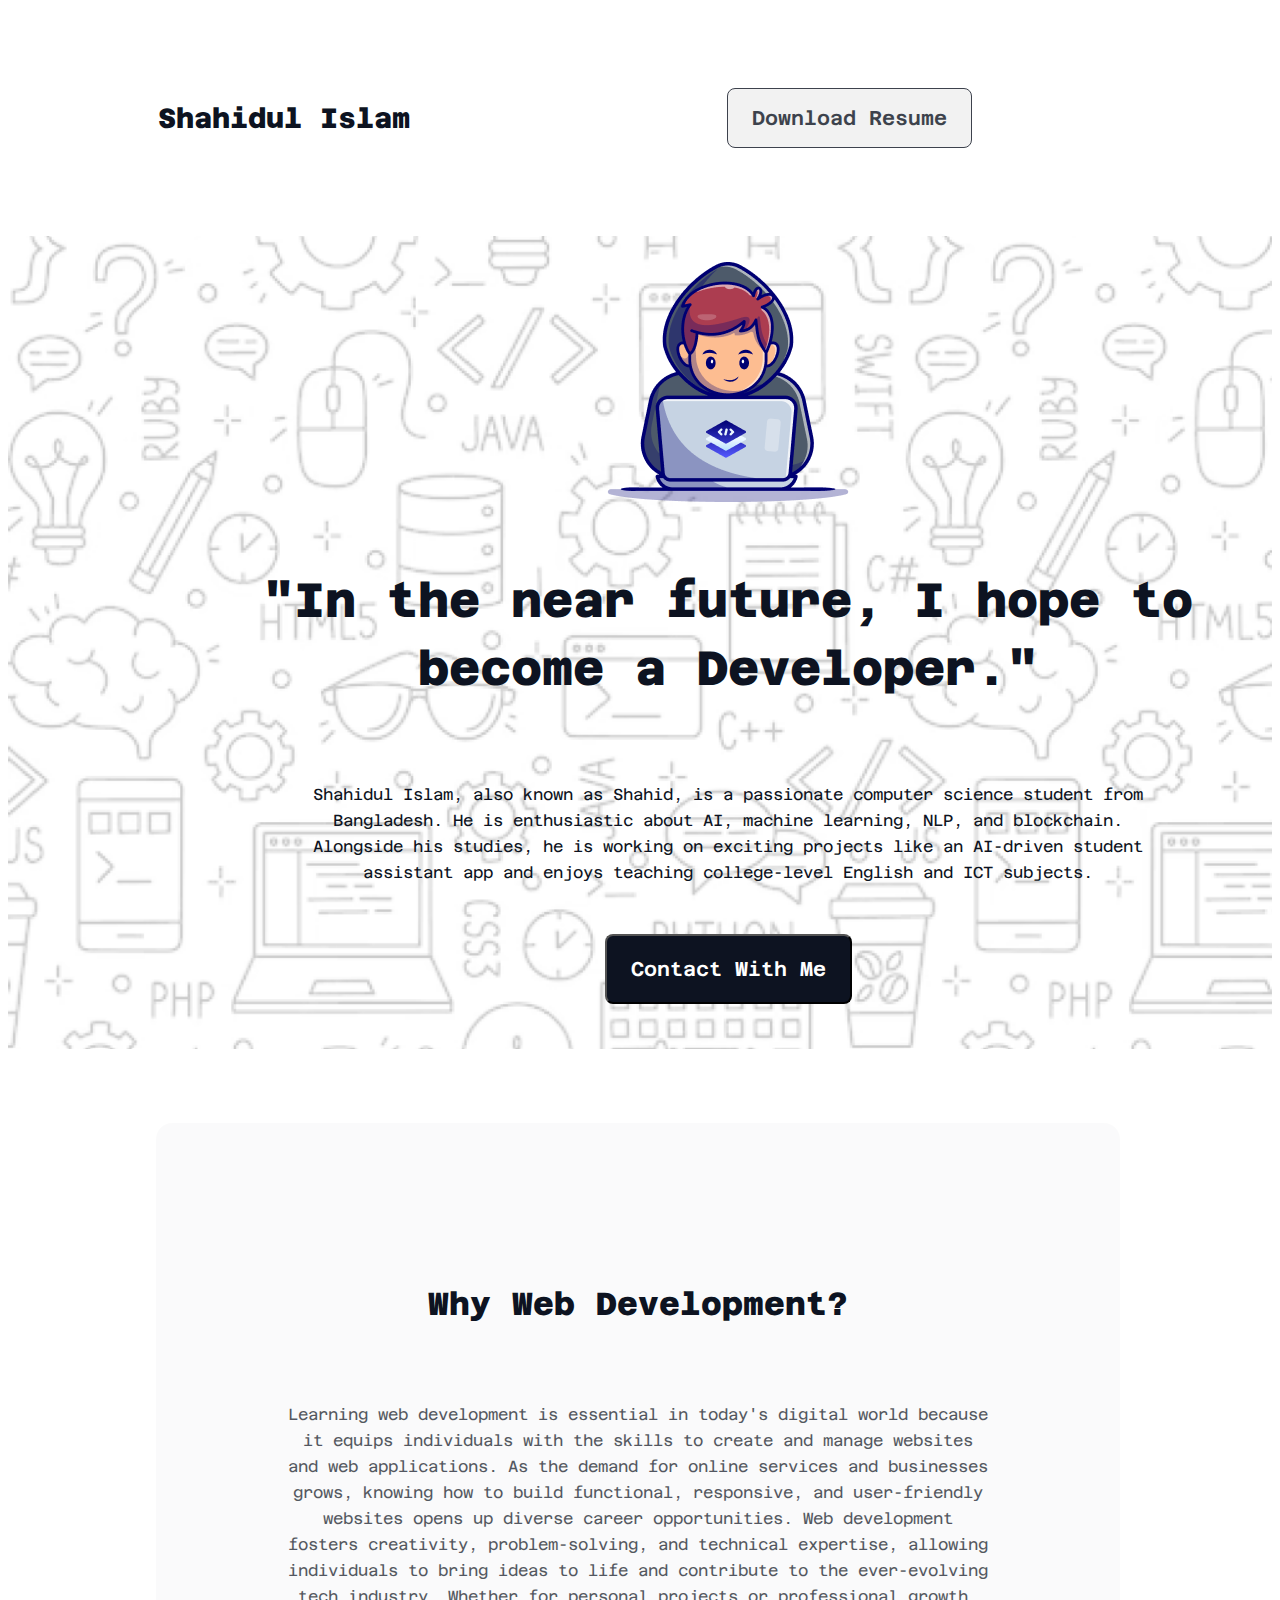
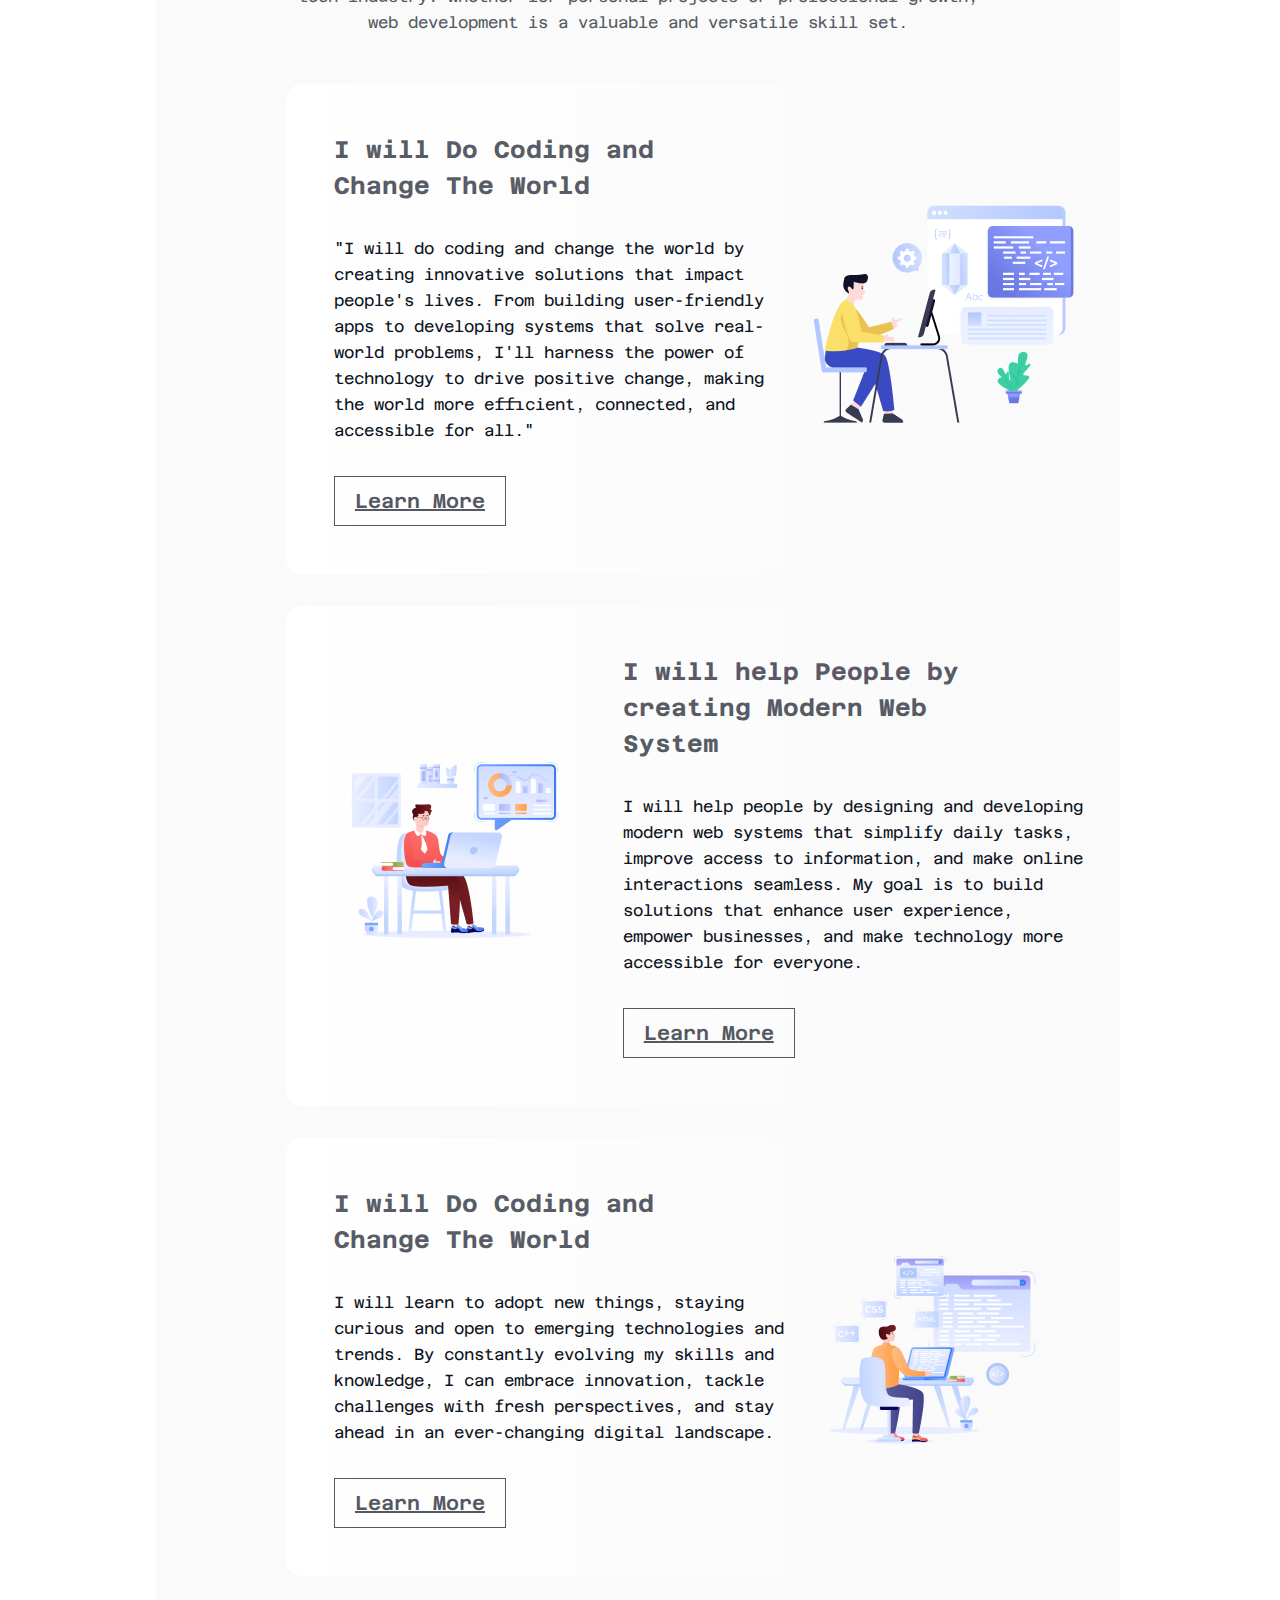
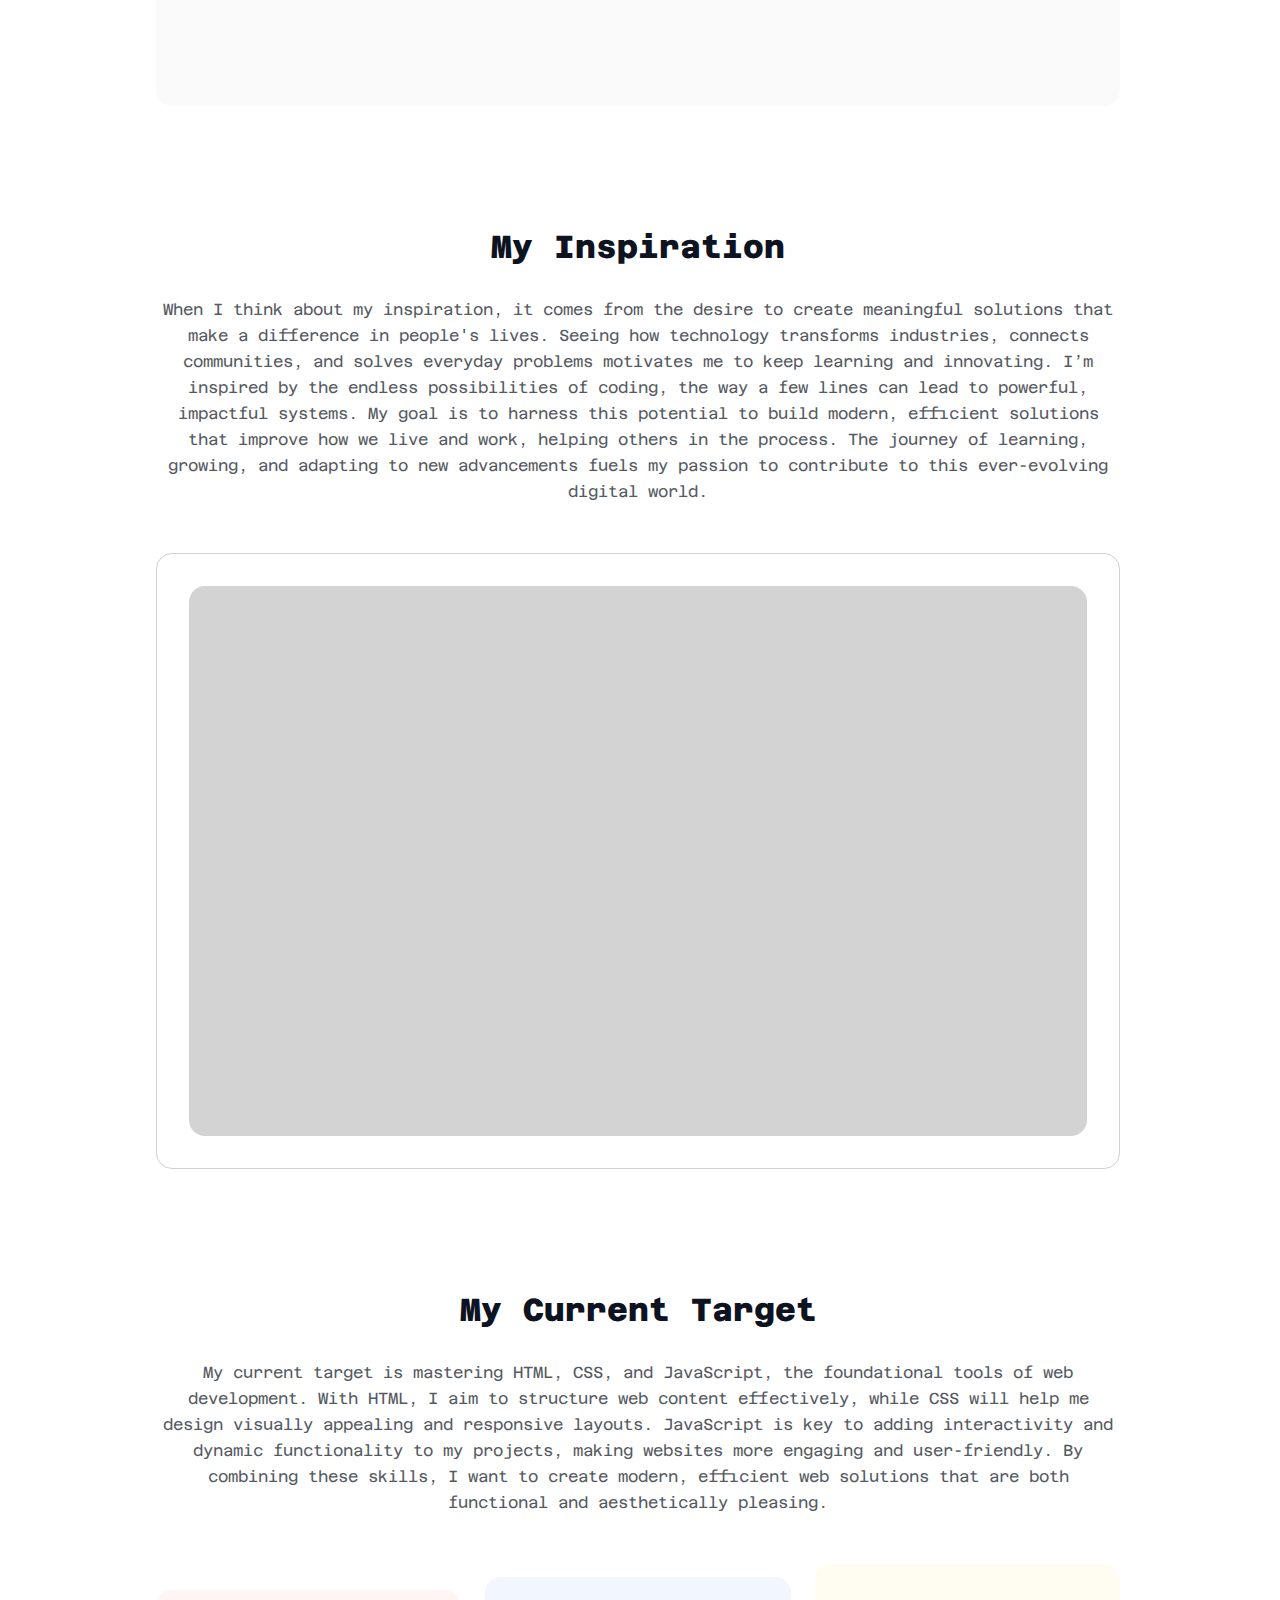
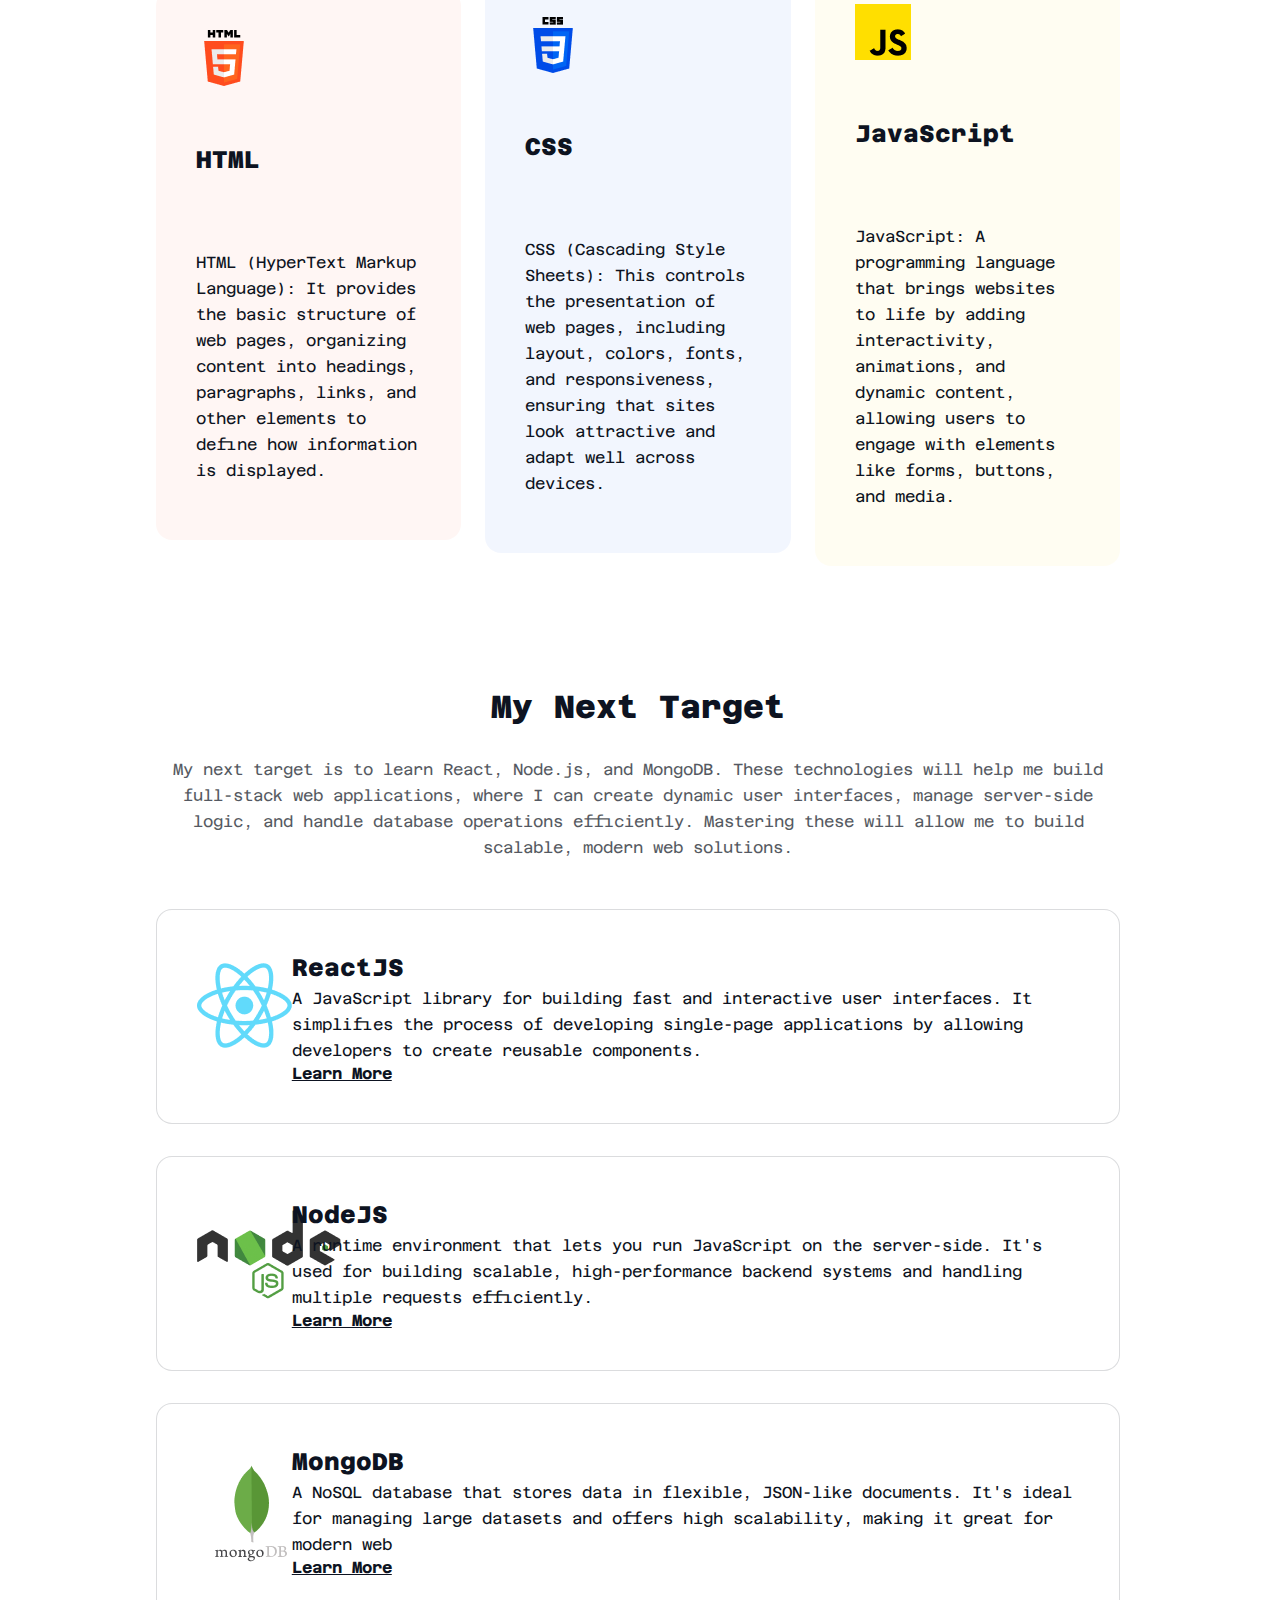
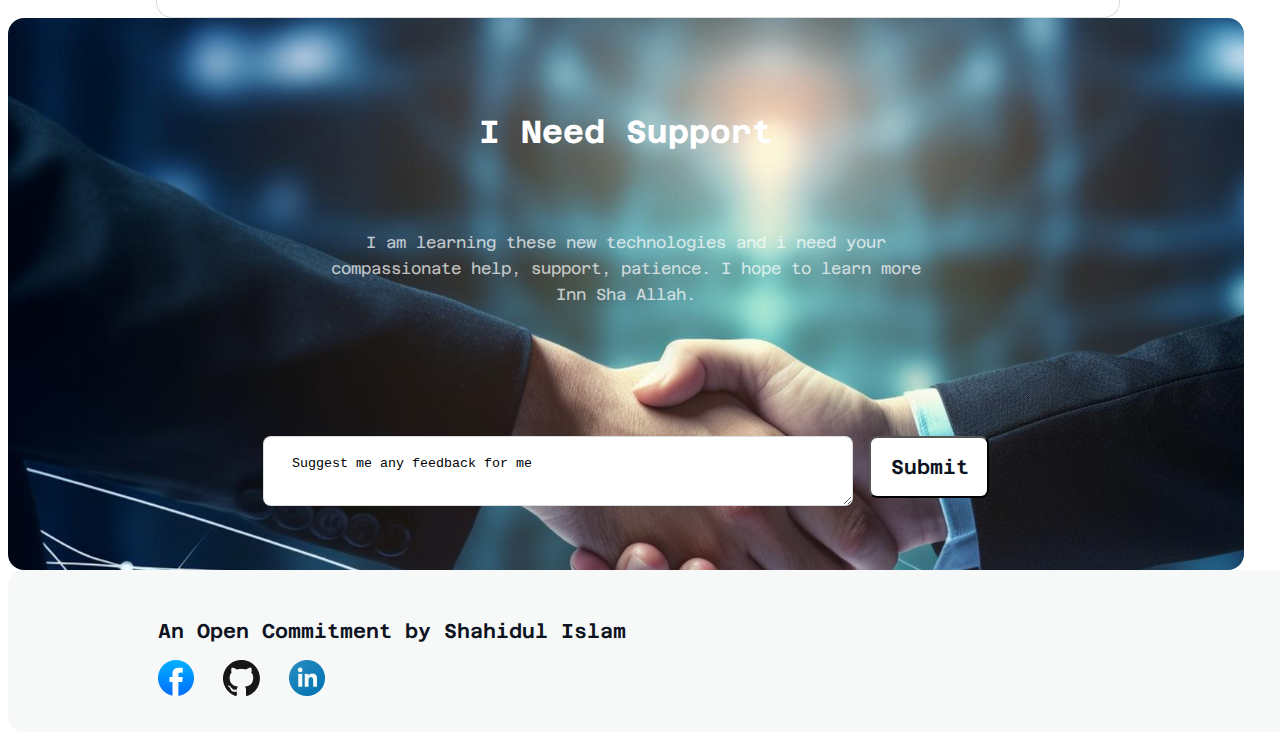
==== commit a2c022b8: "done full assignment" ====
--- a/index.html
+++ b/index.html
@@ -55,7 +55,7 @@
 
         <section class="about">
             <h3 class="section-title">Why Web Development?</h3>
-            <p class="section-description">Shahidul Islam, also known as Shahid, is a passionate computer science student from Bangladesh. He is enthusiastic about AI, machine learning, NLP, and blockchain. Alongside his studies, he is working on exciting projects like an AI-driven student assistant app and enjoys teaching college-level English and ICT subjects.</p>
+            <p class="section-description">Learning web development is essential in today's digital world because it equips individuals with the skills to create and manage websites and web applications. As the demand for online services and businesses grows, knowing how to build functional, responsive, and user-friendly websites opens up diverse career opportunities. Web development fosters creativity, problem-solving, and technical expertise, allowing individuals to bring ideas to life and contribute to the ever-evolving tech industry. Whether for personal projects or professional growth, web development is a valuable and versatile skill set.</p>
 
             
 
@@ -65,7 +65,7 @@
 
                     <div class="section-content">
                         <div class="section-content-title">I will Do Coding and Change The World</div>
-                        <div class="section-content-des">Lorem Ipsum is simply dummy text of the printing and typesetting industry.</div>
+                        <div class="section-content-des">"I will do coding and change the world by creating innovative solutions that impact people's lives. From building user-friendly apps to developing systems that solve real-world problems, I'll harness the power of technology to drive positive change, making the world more efficient, connected, and accessible for all."</div>
 
                         <a href="#" class="section-content-btn">Learn More</a>
                     </div>
@@ -81,7 +81,7 @@
 
                         <div class="section-content">
                             <div class="section-content-title">I will help People by creating Modern Web System</div>
-                            <div class="section-content-des">Lorem Ipsum is simply dummy text of the printing and typesetting industry.</div>
+                            <div class="section-content-des">I will help people by designing and developing modern web systems that simplify daily tasks, improve access to information, and make online interactions seamless. My goal is to build solutions that enhance user experience, empower businesses, and make technology more accessible for everyone.</div>
     
                             <a href="#" class="section-content-btn">Learn More</a>
                         </div>
@@ -96,7 +96,7 @@
                 <div class="flex">
                     <div class="section-content">
                         <div class="section-content-title">I will Do Coding and Change The World</div>
-                        <div class="section-content-des">Lorem Ipsum is simply dummy text of the printing and typesetting industry.</div>
+                        <div class="section-content-des">I will learn to adopt new things, staying curious and open to emerging technologies and trends. By constantly evolving my skills and knowledge, I can embrace innovation, tackle challenges with fresh perspectives, and stay ahead in an ever-changing digital landscape.</div>
                         <a href="#" class="section-content-btn">Learn More</a>
                     </div>
                     <div class="section-img"><img src="assets/Person3.png" alt=""></div>
@@ -112,7 +112,7 @@
 
             <div >
                 <h3 class="section-title">My Inspiration</h3>
-                <p class="section-description">Lorem, ipsum dolor sit amet consectetur adipisicing elit. Aliquam quisquam fugit iusto non, minima minus dolore rerum, officia assumenda quidem harum numquam adipisci commodi architecto aliquid labore repellat deserunt eum veritatis neque expedita laboriosam dolor! Nostrum vitae accusantium fugit odit quasi autem iste mollitia est. Pariatur saepe molestias possimus quos!</p>
+                <p class="section-description">When I think about my inspiration, it comes from the desire to create meaningful solutions that make a difference in people's lives. Seeing how technology transforms industries, connects communities, and solves everyday problems motivates me to keep learning and innovating. I’m inspired by the endless possibilities of coding, the way a few lines can lead to powerful, impactful systems. My goal is to harness this potential to build modern, efficient solutions that improve how we live and work, helping others in the process. The journey of learning, growing, and adapting to new advancements fuels my passion to contribute to this ever-evolving digital world.</p>
 
             </div>
 
@@ -131,7 +131,7 @@
 
             <div >
                 <h3 class="section-title">My Current Target</h3>
-                <p class="section-description">Lorem, ipsum dolor sit amet consectetur adipisicing elit. Aliquam quisquam fugit iusto non, minima minus dolore rerum, officia assumenda quidem harum numquam adipisci commodi architecto aliquid labore repellat deserunt eum veritatis neque expedita laboriosam dolor! Nostrum vitae accusantium fugit odit quasi autem iste mollitia est. Pariatur saepe molestias possimus quos!</p>
+                <p class="section-description">My current target is mastering HTML, CSS, and JavaScript, the foundational tools of web development. With HTML, I aim to structure web content effectively, while CSS will help me design visually appealing and responsive layouts. JavaScript is key to adding interactivity and dynamic functionality to my projects, making websites more engaging and user-friendly. By combining these skills, I want to create modern, efficient web solutions that are both functional and aesthetically pleasing.</p>
 
             </div>
 
@@ -142,7 +142,7 @@
                 <div class="html">
                     <img src="assets/html.png" alt="">
                     <h3 class="skill-title">HTML</h3>
-                    <p class="skill-description">Lorem, ipsum dolor sit amet consectetur adipisicing elit. Doloremque nihil ipsa eveniet sequi aliquid maiores facilis vel unde suscipit nesciunt.</p>
+                    <p class="skill-description">HTML (HyperText Markup Language): It provides the basic structure of web pages, organizing content into headings, paragraphs, links, and other elements to define how information is displayed.</p>
             
                 </div>
             
@@ -151,7 +151,7 @@
                 <div class="css">
                     <img src="assets/css.png" alt="">
                     <h3 class="skill-title">CSS</h3>
-                    <p class="skill-description">List skill/technologies here. You can change the icon above to any of the 1500+ FontAwesome 5 free icons available. Aenean commodo ligula eget dolor.</p>
+                    <p class="skill-description">CSS (Cascading Style Sheets): This controls the presentation of web pages, including layout, colors, fonts, and responsiveness, ensuring that sites look attractive and adapt well across devices.</p>
                 </div>
             
             
@@ -160,7 +160,7 @@
                 <div class="js">
                     <img src="assets/js.png" alt="">
                     <h3 class="skill-title">JavaScript</h3>
-                    <p class="skill-description">List skill/technologies here. You can change the icon above to any of the 1500+ FontAwesome 5 free icons available. Aenean commodo ligula eget dolor.</p>
+                    <p class="skill-description">JavaScript: A programming language that brings websites to life by adding interactivity, animations, and dynamic content, allowing users to engage with elements like forms, buttons, and media.</p>
                 </div>
                 
             </div>
@@ -172,7 +172,7 @@
 
             <div >
                 <h3 class="section-title">My Next Target</h3>
-                <p class="section-description">Lorem, ipsum dolor sit amet consectetur adipisicing elit. Aliquam quisquam fugit iusto non, minima minus dolore rerum, officia assumenda quidem harum numquam adipisci commodi architecto aliquid labore repellat deserunt eum veritatis neque expedita laboriosam dolor! Nostrum vitae accusantium fugit odit quasi autem iste mollitia est. Pariatur saepe molestias possimus quos!</p>
+                <p class="section-description">My next target is to learn React, Node.js, and MongoDB. These technologies will help me build full-stack web applications, where I can create dynamic user interfaces, manage server-side logic, and handle database operations efficiently. Mastering these will allow me to build scalable, modern web solutions.</p>
 
 
 
@@ -184,7 +184,7 @@
 
                     <div class="content">
                         <div class="content-h2">ReactJS</div>
-                        <div class="content-p">Lorem Ipsum is simply dummy text of the printing and typesetting industry.</div>
+                        <div class="content-p">A JavaScript library for building fast and interactive user interfaces. It simplifies the process of developing single-page applications by allowing developers to create reusable components.</div>
 
                         <a href="https://react.dev/" class="content-a">Learn More</a>
                     </div>
@@ -198,7 +198,7 @@
 
                     <div class="content">
                         <div class="content-h2">NodeJS</div>
-                        <div class="content-p">Lorem Ipsum is simply dummy text of the printing and typesetting industry.</div>
+                        <div class="content-p">A runtime environment that lets you run JavaScript on the server-side. It's used for building scalable, high-performance backend systems and handling multiple requests efficiently.</div>
 
                         <a href="https://nodejs.org/en" class="content-a">Learn More</a>
                     </div>
@@ -212,7 +212,7 @@
 
                     <div class="content">
                         <div class="content-h2">MongoDB</div>
-                        <div class="content-p">Lorem Ipsum is simply dummy text of the printing and typesetting industry.</div>
+                        <div class="content-p">A NoSQL database that stores data in flexible, JSON-like documents. It's ideal for managing large datasets and offers high scalability, making it great for modern web</div>
 
                         <a href="https://www.mongodb.com/" class="content-a">Learn More</a>
                     </div>
@@ -223,22 +223,38 @@
 
         </div>
             
-
-
-        </section>
-
-
+        </section>
+
+                <div class="support">
+                    <h3 class="support-title">I Need Support</h3>
+                    <p class="support-des">I am learning these new technologies and i need your compassionate help, support, patience. I hope to learn more Inn Sha Allah.</p>
+
+                    <div class="feedback-container">
+                        <textarea name="" id="" class="feedback-textarea"> Suggest me any feedback for me </textarea>
+
+                    <input class="submit-button" type="submit">
+                    </div>
+                </div>
 
 
 
     </main>
 
 
-
-
-
-
-    <footer>
+    <footer class="footer-container">
+        <div class="footer elemets">
+            <div>
+                <h2 class="footer-heading">An Open Commitment by Shahidul Islam</h2>
+            </div>
+    
+            <div class="social-links">
+                <a href="https://www.facebook.com/TheShahidul"><img src="assets/facebook.png" alt=""></a>
+    
+                <a href="https://github.com/TheShahidul"><img src="assets/github.png" alt=""></a>
+    
+                <a href="https://www.linkedin.com/in/theshahidul/"><img src="assets/linkedin-icon 1.png" alt=""></a>
+            </div>
+        </div>
 
     </footer>
 
--- a/styles.css
+++ b/styles.css
@@ -219,11 +219,12 @@
 .section-content-des{
   width: 468px;
   color: #0D1321;
-font-family: "Azeret Mono";
-font-size: 16px;
-font-style: normal;
-font-weight: 400;
-line-height: 26px; /* 162.5% */
+  font-family: "Azeret Mono";
+  font-size: 16px;
+  font-style: normal;
+  font-weight: 400;
+  line-height: 26px; /* 162.5% */
+
 }
 
 .section-content-btn{
@@ -341,7 +342,6 @@
   flex-direction: column;
   align-items: flex-start;
   gap: 32px;
-
   border-radius: 16px;
 background: rgba(255, 76, 30, 0.05);
 
@@ -356,7 +356,7 @@
   align-items: flex-start;
   gap: 32px;
   border-radius: 16px;
-background: rgba(0, 76, 232, 0.05);
+  background: rgba(0, 76, 232, 0.05); 
 
 }
 
@@ -368,8 +368,7 @@
   align-items: flex-start;
   gap: 32px;
   border-radius: 16px;
-background: rgba(255, 223, 0, 0.05);
-
+  background: rgba(255, 223, 0, 0.05);
 }
 
 .skill-title{
@@ -417,6 +416,7 @@
 
 .content {
   flex: 1;
+  gap: 24px;
 
 }
 
@@ -454,3 +454,119 @@
   color: #007BFF;
   border-bottom-color: #007BFF;
 }
+
+.support{
+  display: flex;
+  width: 1140px;
+  padding: 64px 48px;
+  flex-direction: column;
+  align-items: flex-start;
+  gap: 32px;
+  border-radius: 16px;
+  background-image: url(assets/handshake.jpg);
+  align-items: center;
+}
+
+.support-title{
+  color: #FFF;
+text-align: center;
+font-family: "Azeret Mono";
+font-size: 32px;
+font-style: normal;
+font-weight: 700;
+line-height: 36px; /* 112.5% */
+}
+
+.support-des{
+  width: 606px;
+  color: #FFF;
+  text-align: center;
+  font-family: "Azeret Mono";
+  font-size: 16px;
+  font-style: normal;
+  font-weight: 400;
+  line-height: 26px; /* 162.5% */
+  opacity: 0.7;
+}
+
+.feedback-textarea{
+  display: flex;
+width: 548px;
+padding: 19px 20px;
+align-items: center;
+gap: 10px;
+border-radius: 8px;
+border: 1px solid rgba(13, 19, 33, 0.15);
+background: #FFF;
+}
+
+.feedback-container{
+  margin-top: 80px;
+  display: flex;
+align-items: flex-start;
+gap: 16px;
+}
+
+.feedback-text{
+  color: rgba(13, 19, 33, 0.40);
+text-align: center;
+font-family: "Azeret Mono";
+font-size: 16px;
+font-style: normal;
+font-weight: 400;
+line-height: normal;
+}
+
+.submit-button{
+  display: flex;
+width: 120px;
+padding: 17px 20px;
+justify-content: center;
+align-items: center;
+gap: 10px;
+border-radius: 8px;
+background: #FFF;
+flex: 1 0 0;
+color: #0D1321;
+text-align: center;
+font-family: "Azeret Mono";
+font-size: 20px;
+font-style: normal;
+font-weight: 600;
+line-height: normal;
+
+}
+
+.footer-container{
+  display: flex;
+width: 1440px;
+padding: 32px 150px;
+flex-direction: column;
+justify-content: center;
+align-items: flex-start;
+gap: 32px;
+border-radius: 16px;
+background: rgba(13, 19, 33, 0.03);
+
+}
+
+.footer-elements{
+  display: flex;
+justify-content: space-between;
+align-items: center;
+align-self: stretch;
+}
+
+.footer-heading{
+  color: #0D1321;
+text-align: center;
+font-family: "Azeret Mono";
+font-size: 20px;
+font-style: normal;
+font-weight: 600;
+line-height: normal;
+}
+
+.social-links a{
+  margin-right: 25px;
+}
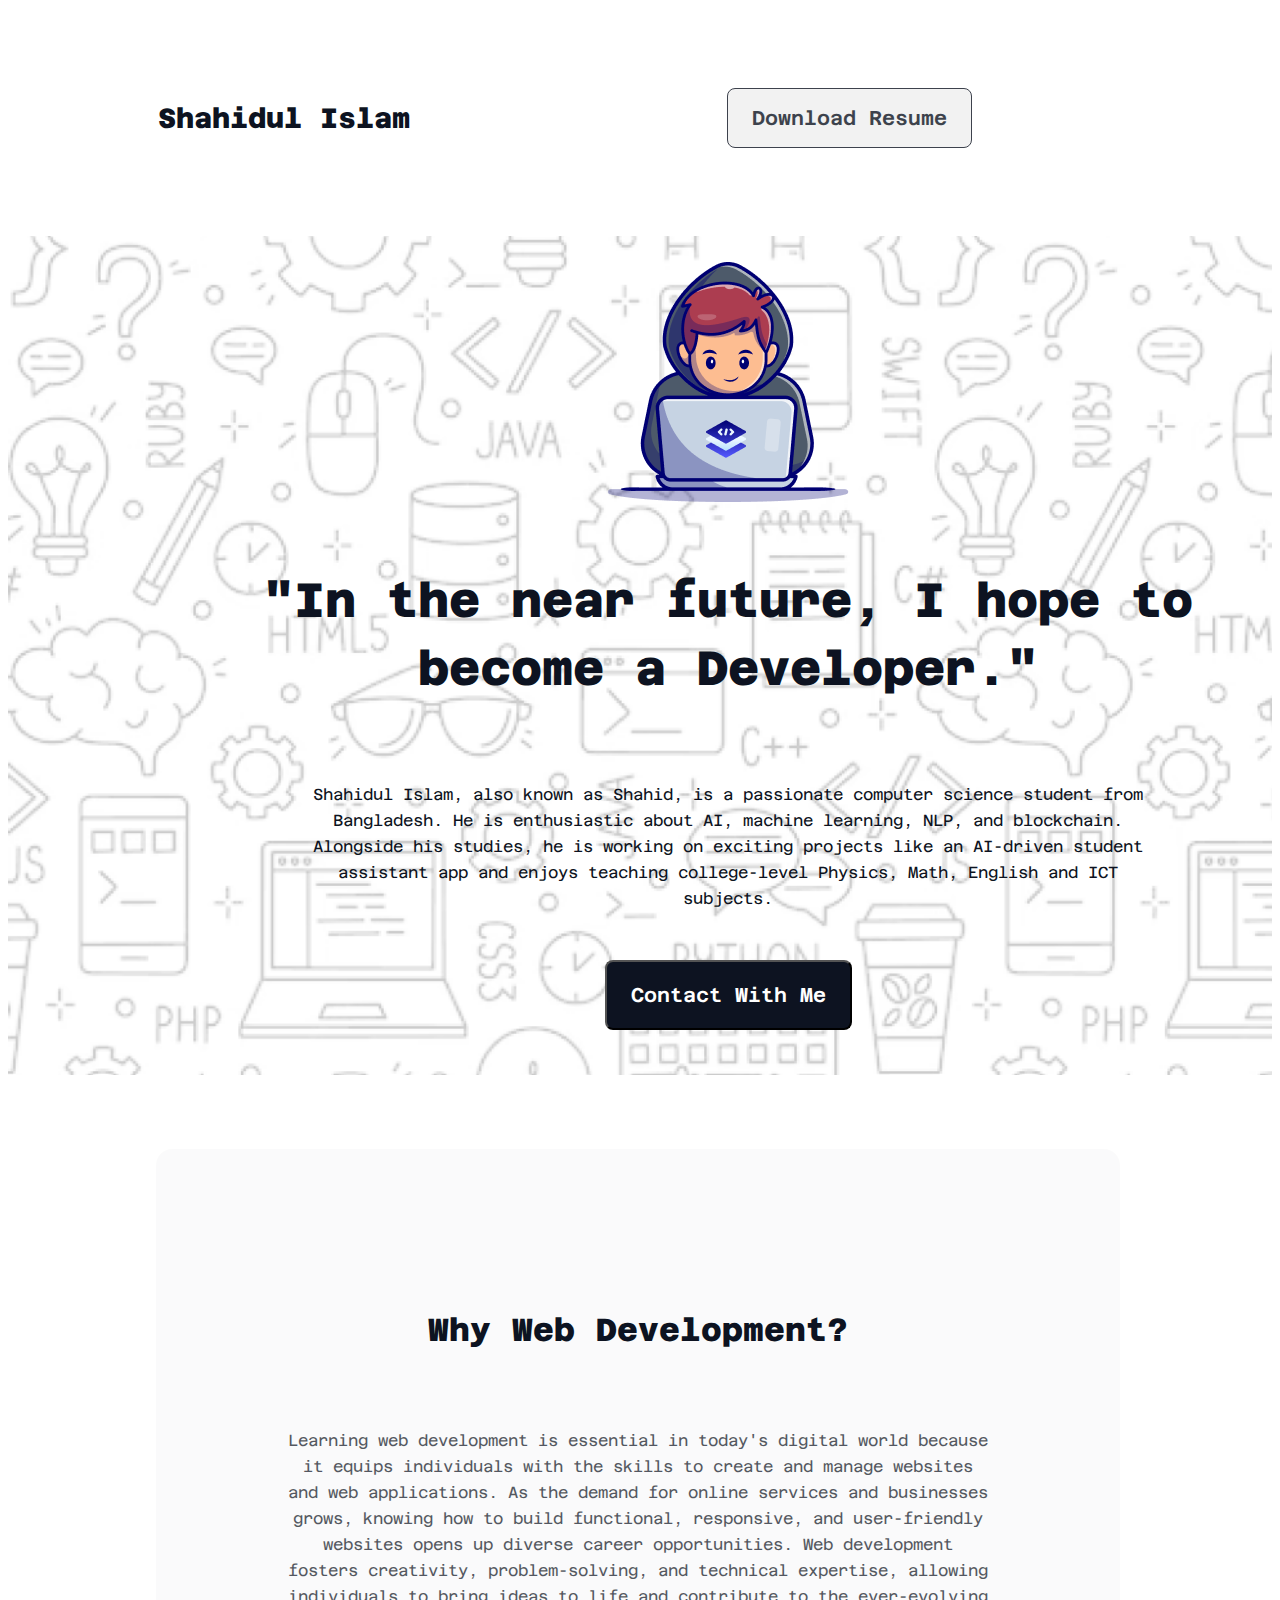
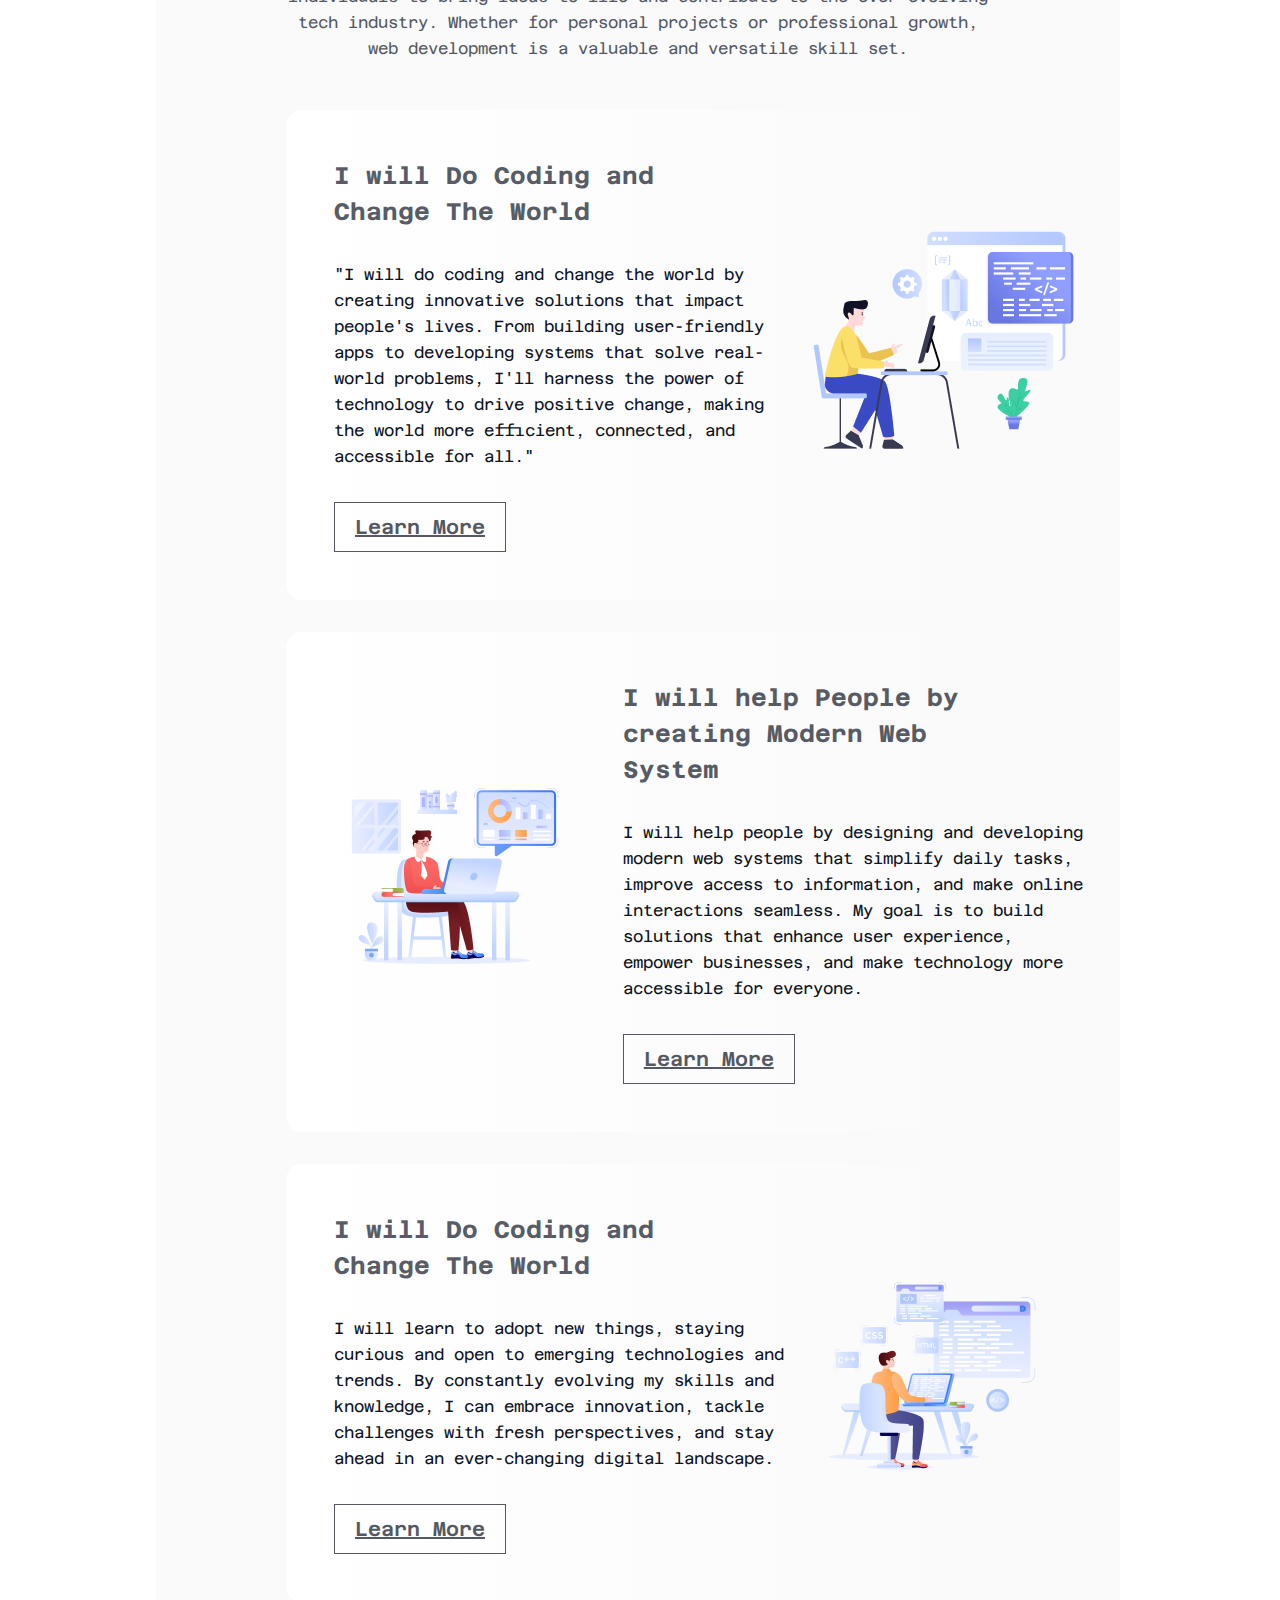
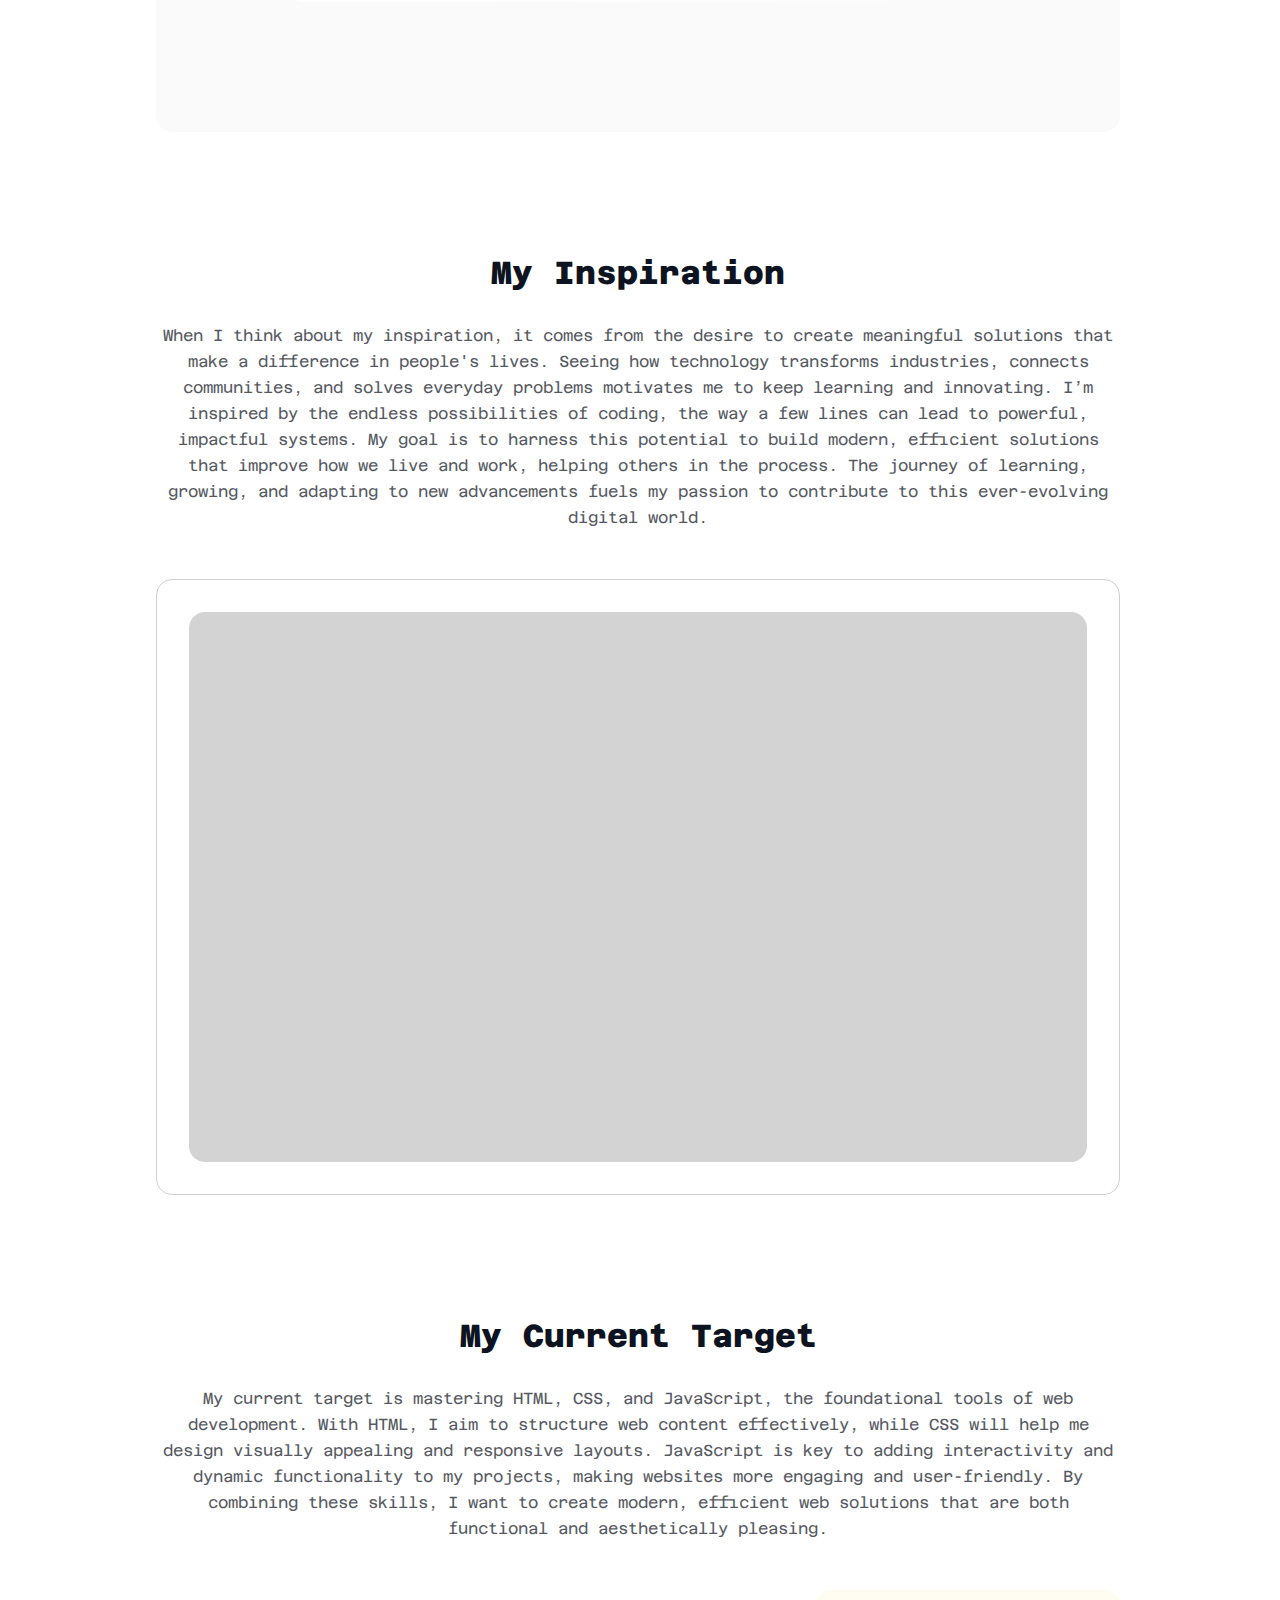
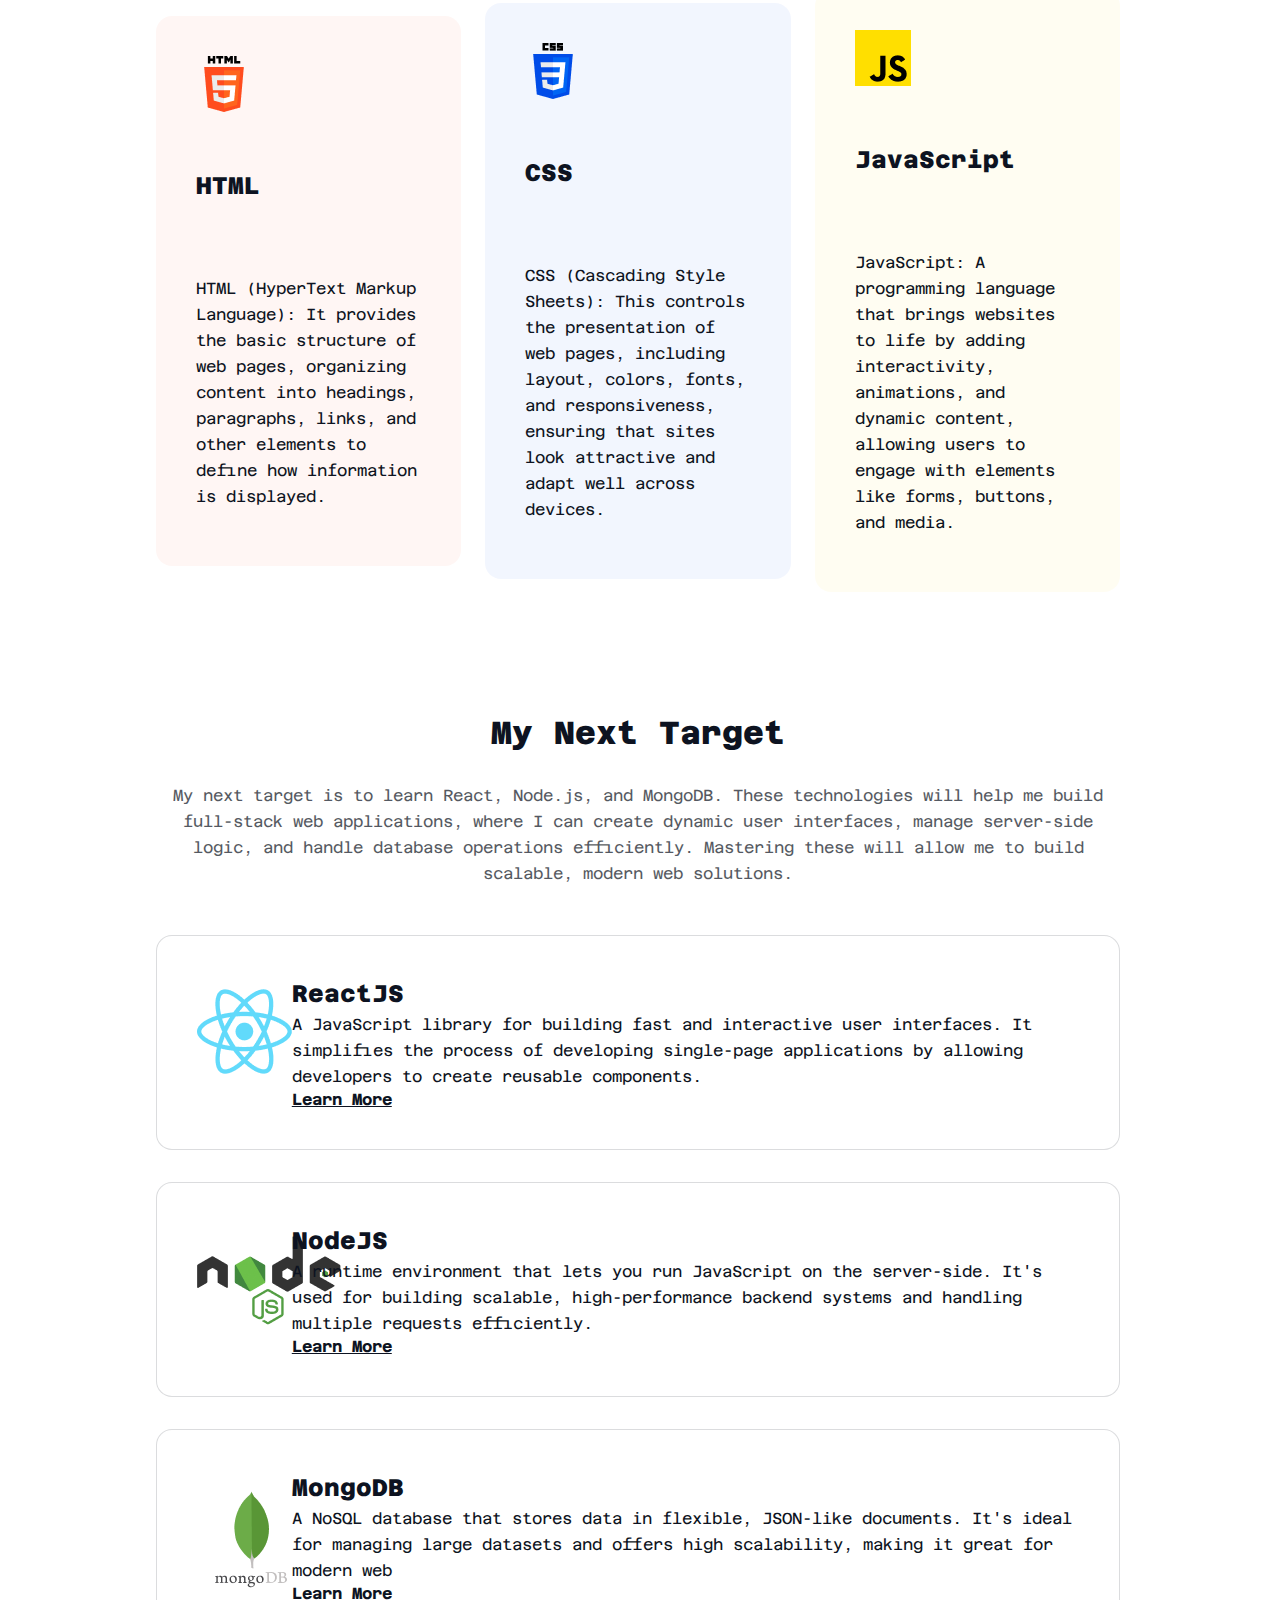
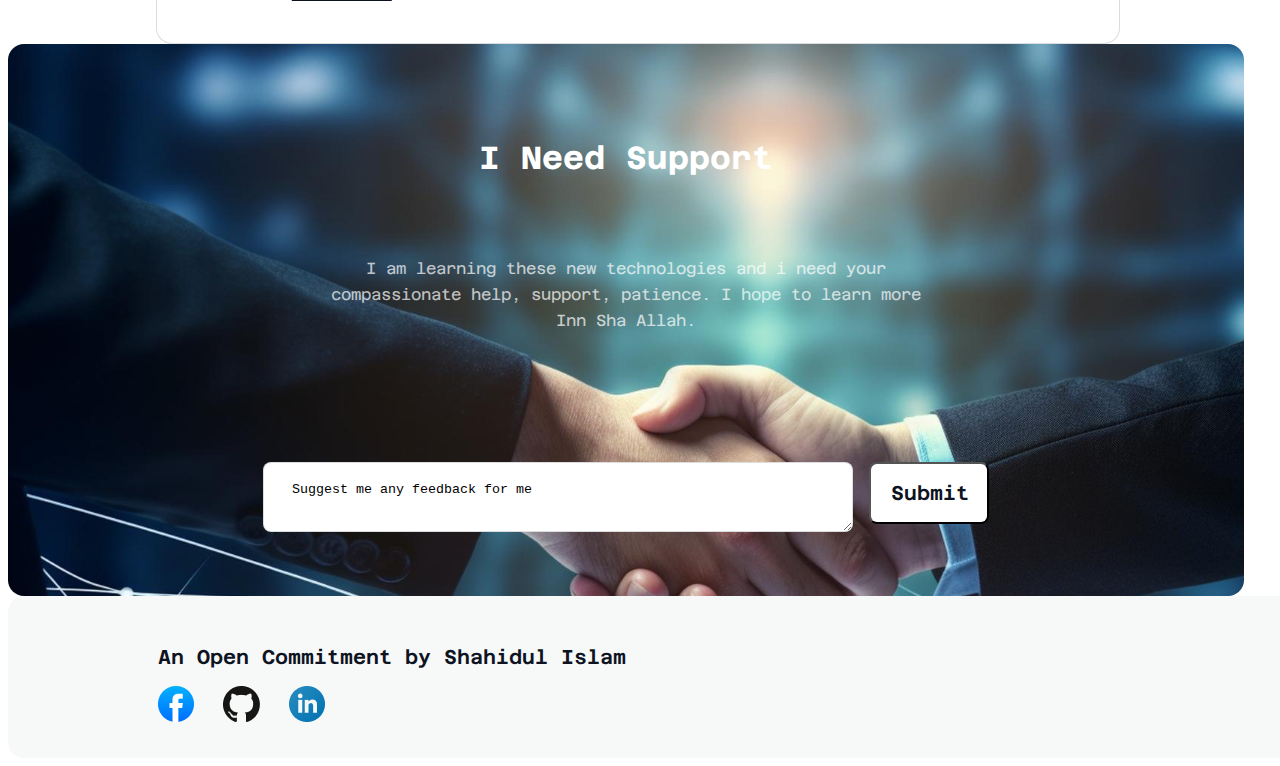
==== commit 27dbe87c: "final commit." ====
--- a/index.html
+++ b/index.html
@@ -30,7 +30,7 @@
                 <img src="assets/Group.png" alt="">
                 <h1 class="header-title">"In the near future, I hope to become a Developer."</h1>
 
-                <p class="header-paragraph">Shahidul Islam, also known as Shahid, is a passionate computer science student from Bangladesh. He is enthusiastic about AI, machine learning, NLP, and blockchain. Alongside his studies, he is working on exciting projects like an AI-driven student assistant app and enjoys teaching college-level English and ICT subjects.</p>
+                <p class="header-paragraph">Shahidul Islam, also known as Shahid, is a passionate computer science student from Bangladesh. He is enthusiastic about AI, machine learning, NLP, and blockchain. Alongside his studies, he is working on exciting projects like an AI-driven student assistant app and enjoys teaching college-level Physics, Math, English and ICT subjects.</p>
                 <button class="header-button">Contact With Me</button>
 
             </div>
@@ -229,11 +229,13 @@
                     <h3 class="support-title">I Need Support</h3>
                     <p class="support-des">I am learning these new technologies and i need your compassionate help, support, patience. I hope to learn more Inn Sha Allah.</p>
 
-                    <div class="feedback-container">
-                        <textarea name="" id="" class="feedback-textarea"> Suggest me any feedback for me </textarea>
-
-                    <input class="submit-button" type="submit">
-                    </div>
+                  
+                <div class="feedback-container">
+                    <textarea name="" id="" class="feedback-textarea"> Suggest me any feedback for me </textarea>
+
+                <input class="submit-button" type="submit">
+                </div>
+                    
                 </div>
 
 
@@ -259,4 +261,8 @@
     </footer>
 
 </body>
-</html>+</html>
+
+
+<!-- Alhamdulillah 1st Intro Assignment done by 15-OCT-2024 -->
+
